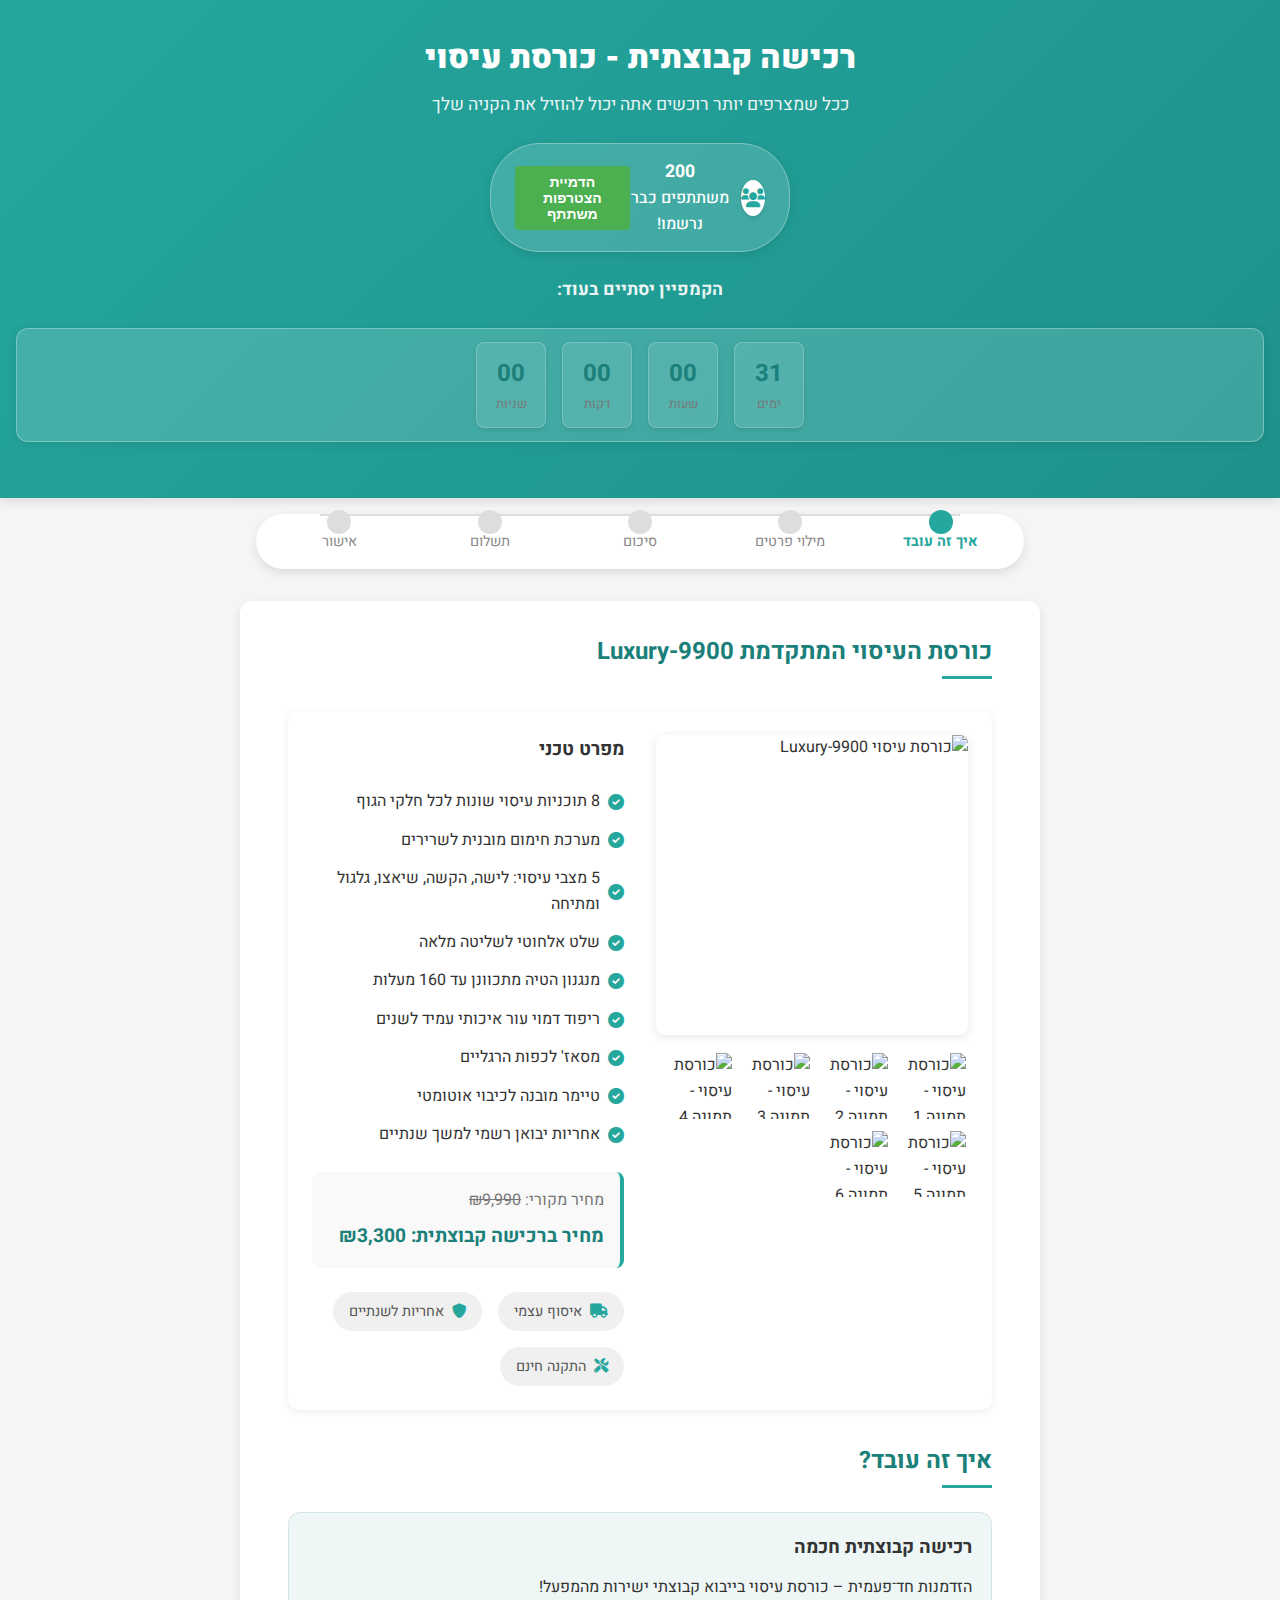
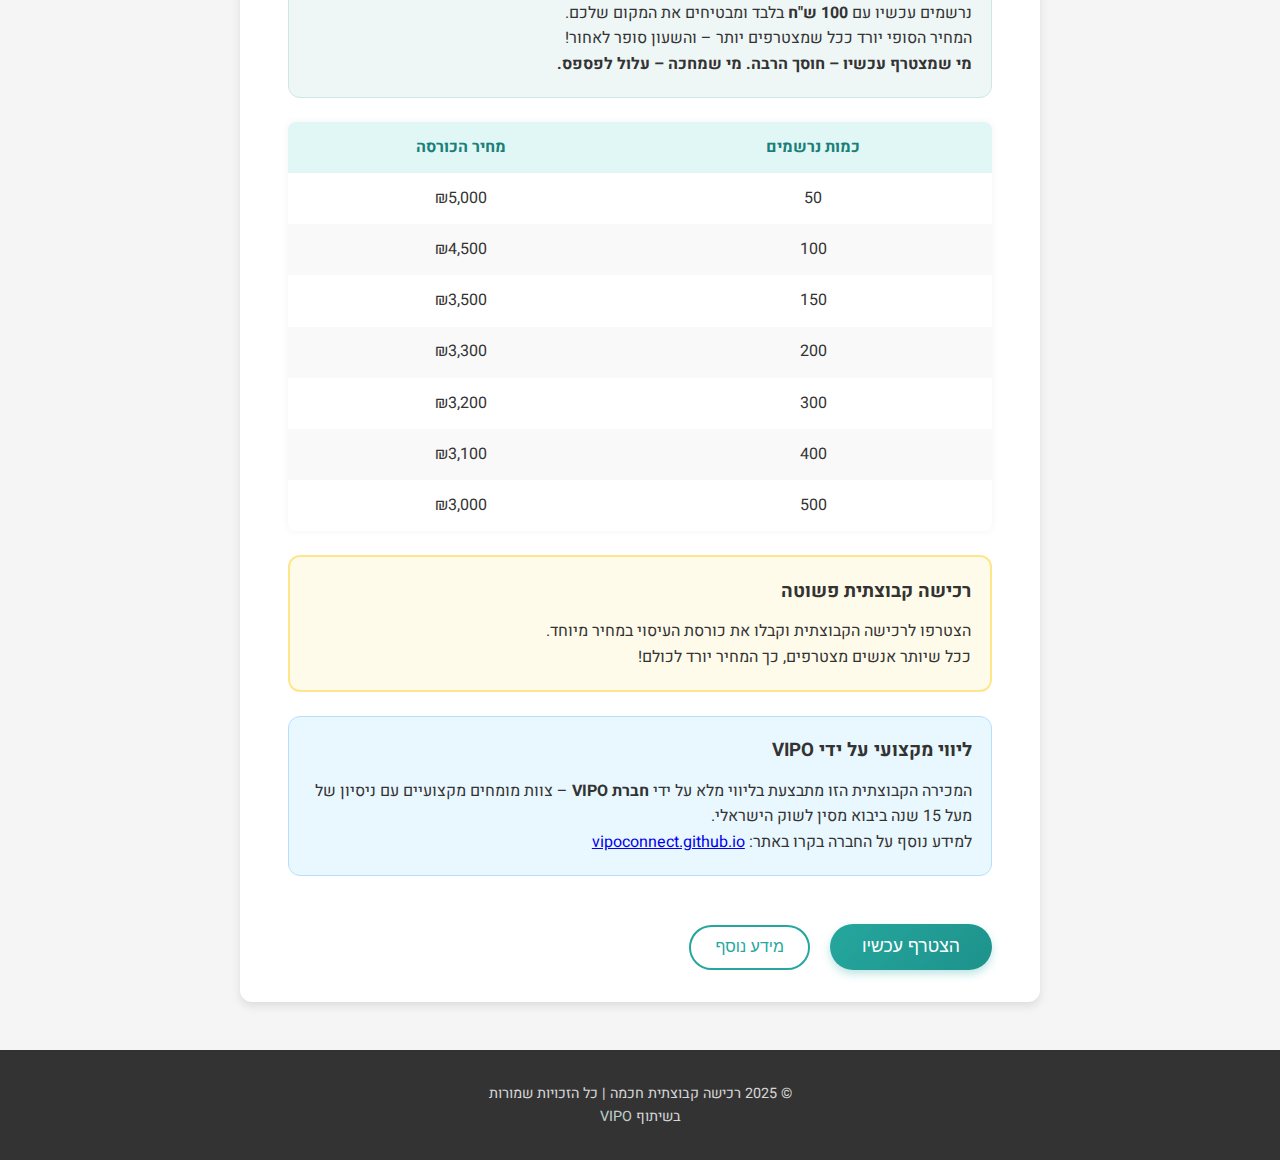
==== index.html @ 93af377b "Add files via upload" ====
<!DOCTYPE html>
<html lang="he" dir="rtl">
<head>
  <meta charset="UTF-8">
  <meta name="viewport" content="width=device-width, initial-scale=1.0">
  <title>רכישה קבוצתית חכמה - כורסת עיסוי</title>
  <link href="https://fonts.googleapis.com/css2?family=Heebo:wght@300;400;500;700;900&display=swap" rel="stylesheet">
  <link rel="stylesheet" href="https://cdnjs.cloudflare.com/ajax/libs/font-awesome/6.0.0-beta3/css/all.min.css">
  <link rel="stylesheet" href="style.css">
</head>
<body>
  <!-- אלמנט הודעה -->
  <div id="message" class="message"></div>
  
  <!-- כותרת ראשית -->
  <div class="header">
    <h1>רכישה קבוצתית - כורסת עיסוי</h1>
    <p>ככל שמצרפים יותר רוכשים אתה יכול להוזיל את הקניה שלך</p>
    <div class="participants-counter">
      <div class="counter-icon"><i class="fas fa-users"></i></div>
      <div class="counter-text">
        <span id="participants-count">125</span> משתתפים כבר נרשמו!
      </div>
      <button onclick="addNewParticipant()" class="simulate-btn">הדמיית הצטרפות משתתף</button>
    </div>
    
    <div class="countdown-container">
      <p><strong>הקמפיין יסתיים בעוד:</strong></p>
      <div class="timer header-timer">
        <div class="timer-item">
          <span id="header-days" class="timer-value">31</span>
          <span class="timer-label">ימים</span>
        </div>
        <div class="timer-item">
          <span id="header-hours" class="timer-value">00</span>
          <span class="timer-label">שעות</span>
        </div>
        <div class="timer-item">
          <span id="header-minutes" class="timer-value">00</span>
          <span class="timer-label">דקות</span>
        </div>
        <div class="timer-item">
          <span id="header-seconds" class="timer-value">00</span>
          <span class="timer-label">שניות</span>
        </div>
      </div>
    </div>
  </div>

  <!-- סרגל התקדמות -->
  <div class="progress-container">
    <div class="progress-bar">
      <div class="progress-step active" data-step="1">
        <span>איך זה עובד</span>
      </div>
      <div class="progress-step" data-step="2">
        <span>מילוי פרטים</span>
      </div>
      <div class="progress-step" data-step="3">
        <span>סיכום</span>
      </div>
      <div class="progress-step" data-step="4">
        <span>תשלום</span>
      </div>
      <div class="progress-step" data-step="5">
        <span>אישור</span>
      </div>
    </div>
  </div>

  <!-- הודעת מערכת -->
  <div id="message" class="message"></div>

  <!-- שלב 1: איך זה עובד -->
  <div id="step1" class="step">
    <div class="container">
      <h2>כורסת העיסוי המתקדמת Luxury-9900</h2>
      
      <div class="product-showcase">
        <div class="product-images">
          <div class="main-image">
            <img src="https://raw.githubusercontent.com/VIPOCONNECT/4/refs/heads/main/images/1.webp" alt="כורסת עיסוי Luxury-9900" id="main-product-image">
          </div>
          <div class="thumbnail-images">
            <img src="https://raw.githubusercontent.com/VIPOCONNECT/4/refs/heads/main/images/1.webp" alt="כורסת עיסוי - תמונה 1" onclick="changeMainImage(this.src)">
            <img src="https://raw.githubusercontent.com/VIPOCONNECT/4/refs/heads/main/images/2.webp" alt="כורסת עיסוי - תמונה 2" onclick="changeMainImage(this.src)">
            <img src="https://raw.githubusercontent.com/VIPOCONNECT/4/refs/heads/main/images/3.webp" alt="כורסת עיסוי - תמונה 3" onclick="changeMainImage(this.src)">
            <img src="https://raw.githubusercontent.com/VIPOCONNECT/4/refs/heads/main/images/4.webp" alt="כורסת עיסוי - תמונה 4" onclick="changeMainImage(this.src)">
            <img src="https://raw.githubusercontent.com/VIPOCONNECT/4/refs/heads/main/images/5.webp" alt="כורסת עיסוי - תמונה 5" onclick="changeMainImage(this.src)">
            <img src="https://raw.githubusercontent.com/VIPOCONNECT/4/refs/heads/main/images/6.webp" alt="כורסת עיסוי - תמונה 6" onclick="changeMainImage(this.src)">
          </div>
        </div>
        
        <div class="product-details">
          <h3>מפרט טכני</h3>
          <ul class="feature-list">
            <li><i class="fas fa-check-circle"></i> 8 תוכניות עיסוי שונות לכל חלקי הגוף</li>
            <li><i class="fas fa-check-circle"></i> מערכת חימום מובנית לשרירים</li>
            <li><i class="fas fa-check-circle"></i> 5 מצבי עיסוי: לישה, הקשה, שיאצו, גלגול ומתיחה</li>
            <li><i class="fas fa-check-circle"></i> שלט אלחוטי לשליטה מלאה</li>
            <li><i class="fas fa-check-circle"></i> מנגנון הטיה מתכוונן עד 160 מעלות</li>
            <li><i class="fas fa-check-circle"></i> ריפוד דמוי עור איכותי עמיד לשנים</li>
            <li><i class="fas fa-check-circle"></i> מסאז' לכפות הרגליים</li>
            <li><i class="fas fa-check-circle"></i> טיימר מובנה לכיבוי אוטומטי</li>
            <li><i class="fas fa-check-circle"></i> אחריות יבואן רשמי למשך שנתיים</li>
          </ul>
          
          <div class="price-tag">
            <div class="original-price">מחיר מקורי: <span>₪9,990</span></div>
            <div class="group-price">מחיר ברכישה קבוצתית: <span id="current-group-price">החל מ-₪3,000</span></div>
          </div>
          
          <div class="product-badges">
            <div class="badge"><i class="fas fa-truck"></i> איסוף עצמי</div>
            <div class="badge"><i class="fas fa-shield-alt"></i> אחריות לשנתיים</div>
            <div class="badge"><i class="fas fa-tools"></i> התקנה חינם</div>
          </div>
        </div>
      </div>
      
      <h2>איך זה עובד?</h2>
      
      <div class="info-box primary-box">
        <h3>רכישה קבוצתית חכמה</h3>
        <p>הזדמנות חד־פעמית – כורסת עיסוי בייבוא קבוצתי ישירות מהמפעל!</p>
        <p>נרשמים עכשיו עם <strong>100 ש"ח</strong> בלבד ומבטיחים את המקום שלכם.</p>
        <p>המחיר הסופי יורד ככל שמצטרפים יותר – והשעון סופר לאחור!</p>
        <p><strong>מי שמצטרף עכשיו – חוסך הרבה. מי שמחכה – עלול לפספס.</strong></p>
      </div>
      
      <table>
        <thead>
          <tr>
            <th>כמות נרשמים</th>
            <th>מחיר הכורסה</th>
          </tr>
        </thead>
        <tbody>
          <tr>
            <td>50</td>
            <td>₪5,000</td>
          </tr>
          <tr>
            <td>100</td>
            <td>₪4,500</td>
          </tr>
          <tr>
            <td>150</td>
            <td>₪3,500</td>
          </tr>
          <tr>
            <td>200</td>
            <td>₪3,300</td>
          </tr>
          <tr>
            <td>300</td>
            <td>₪3,200</td>
          </tr>
          <tr>
            <td>400</td>
            <td>₪3,100</td>
          </tr>
          <tr>
            <td>500</td>
            <td>₪3,000</td>
          </tr>
        </tbody>
      </table>
      
      <div class="info-box highlight-box">
        <h3>רכישה קבוצתית פשוטה</h3>
        <p>הצטרפו לרכישה הקבוצתית וקבלו את כורסת העיסוי במחיר מיוחד.</p>
        <p>ככל שיותר אנשים מצטרפים, כך המחיר יורד לכולם!</p>
      </div>
      
      <div class="info-box vipo-box">
        <h3>ליווי מקצועי על ידי VIPO</h3>
        <p>המכירה הקבוצתית הזו מתבצעת בליווי מלא על ידי <strong>חברת VIPO</strong> – צוות מומחים מקצועיים עם ניסיון של מעל 15 שנה ביבוא מסין לשוק הישראלי.</p>
        <p>למידע נוסף על החברה בקרו באתר: <a href="https://vipoconnect.github.io/6/#" target="_blank">vipoconnect.github.io</a></p>
      </div>
      
      <button class="cta" id="join-now-btn" onclick="showStep(2)">הצטרף עכשיו</button>
      <button id="info-button" class="secondary-btn">מידע נוסף</button>
    </div>
  </div>

  <!-- שלב 2: מילוי פרטים -->
  <div id="step2" class="step">
    <div class="container">
      <h2>מילוי פרטים אישיים</h2>
      
      <div class="participants-counter step-counter">
        <div class="counter-icon"><i class="fas fa-users"></i></div>
        <div class="counter-text">
          <span id="participants-count-step2">125</span> משתתפים כבר נרשמו!
        </div>
        <button onclick="addNewParticipant()" class="simulate-btn">הדמיית הצטרפות משתתף</button>
      </div>
      
      <form id="user-details-form" class="details-form" onsubmit="return false;">
        <div class="form-group">
          <label for="first-name">שם פרטי *</label>
          <input type="text" id="first-name" name="first-name" required>
        </div>
        
        <div class="form-group">
          <label for="last-name">שם משפחה *</label>
          <input type="text" id="last-name" name="last-name" required>
        </div>
        
        <div class="form-group">
          <label for="phone">טלפון *</label>
          <input type="tel" id="phone" name="phone" required>
        </div>
        
        <div class="form-group">
          <label for="email">דוא"ל *</label>
          <input type="email" id="email" name="email" required>
        </div>
        
        <div class="form-group">
          <label for="city">עיר *</label>
          <input type="text" id="city" name="city" required>
        </div>
        
        <div class="form-group">
          <label for="street">רחוב *</label>
          <input type="text" id="street" name="street" required>
        </div>
        
        <div class="form-group">
          <label for="house-number">מספר בית *</label>
          <input type="text" id="house-number" name="house-number" required>
        </div>
        
        <div class="form-group">
          <label>אופן קבלת המוצר *</label>
          <div class="radio-group">
            <label>
              <input type="radio" name="delivery-method" value="self-pickup" checked>
              איסוף עצמי
            </label>
            <label>
              <input type="radio" name="delivery-method" value="delivery">
              משלוח (בתוספת תשלום)
            </label>
          </div>
        </div>
        
        <div class="form-note">
          <p>* שדות חובה</p>
        </div>
        
        <button type="button" class="cta" id="submit-details-btn" onclick="submitUserDetails()">שלח פרטים והמשך</button>
      </form>

      <div class="info-box warning-box">
        <h3>המחיר הנוכחי של הכורסה:</h3>
        <p style="font-size:1.3rem;"><strong id="currentPrice">₪3,500</strong></p>
        <p>מחיר זה מבוסס על <span id="totalParticipants">100</span> משתתפים שכבר נרשמו. המחיר ימשיך לרדת ככל שיירשמו יותר משתתפים.</p>
      </div>


    </div>
  </div>

  <!-- שלב 3: סיכום -->
  <div id="step3" class="step">
    <div class="container">
      <h2>ההרשמה הסתיימה!</h2>
      
      <div class="participants-counter step-counter">
        <div class="counter-icon"><i class="fas fa-users"></i></div>
        <div class="counter-text">
          <span id="participants-count-step3">125</span> משתתפים כבר נרשמו!
        </div>
        <button onclick="addNewParticipant()" class="simulate-btn">הדמיית הצטרפות משתתף</button>
      </div>

      <div class="info-box warning-box">
        <h3>מחיר סופי נקבע לפי כמות המשתתפים</h3>
        <p>כמות סופית של משתתפים: <span id="summaryParticipants" class="highlight">200</span></p>
        <p>מחיר סופי: <strong id="summaryGroupPrice">₪3,250</strong></p>
      </div>

      <div class="info-box success-box">
        <p>שילמת בהרשמה: <strong id="summaryRegistrationFee">₪100</strong></p>
        <p><strong>יתרה לתשלום: <span id="summaryRemainingPayment" class="highlight">₪3,150</span></strong></p>
      </div>



      <button id="payment-proceed-btn" class="cta" onclick="showStep(4)">עבור לתשלום</button>
      <button class="secondary-btn" onclick="simulatePayment()">תשלום מיידי</button>
    </div>
  </div>

  <!-- שלב 4: תשלום -->
  <div id="step4" class="step">
    <div class="container">
      <h2>תשלום סופי</h2>
      <p>הגעת לשלב האחרון בתהליך – תשלום היתרה עבור הכורסה.</p>
      
      <div class="participants-counter step-counter">
        <div class="counter-icon"><i class="fas fa-users"></i></div>
        <div class="counter-text">
          <span id="participants-count-step4">125</span> משתתפים כבר נרשמו!
        </div>
        <button onclick="addNewParticipant()" class="simulate-btn">הדמיית הצטרפות משתתף</button>
      </div>

      <div class="info-box highlight-box">
        <p><strong>יתרה לתשלום:</strong> <span id="finalPayment" class="highlight">₪2,400</span></p>
      </div>

      <button id="payment-button" class="cta" onclick="simulatePayment()">לתשלום מאובטח</button>
    </div>
  </div>

  <!-- שלב 5: אישור -->
  <div id="step5" class="step">
    <div class="container">
      <h2>תודה על ההזמנה!</h2>
      <div class="info-box success-box">
        <p><i class="fas fa-check-circle" style="font-size: 3rem; color: #4CAF50; margin-bottom: 1rem;"></i></p>
        <p>התשלום התקבל בהצלחה.</p>
        <p>המשלוח ייצא במסגרת הייבוא הקבוצתי – נעדכן אותך בהמשך על זמני האספקה.</p>
        <p>פרטי ההזמנה נשלחו אליך למייל.</p>
        <p class="highlight">תודה שבחרת להצטרף לקניה החכמה!</p>
      </div>
    </div>
  </div>

  <!-- מודאל מידע נוסף -->
  <div id="info-modal" class="modal">
    <div class="modal-content">
      <button id="close-modal" class="close-modal">&times;</button>
      <h2>מידע נוסף על הרכישה הקבוצתית</h2>
      
      <h3>מפרט כורסת העיסוי</h3>
      <ul>
        <li>כורסת עיסוי מקצועית דגם Luxury-9900</li>
        <li>8 תוכניות עיסוי שונות</li>
        <li>מערכת חימום מובנית</li>
        <li>שלט אלחוטי לשליטה מלאה</li>
        <li>מנגנון הטיה מתכוונן</li>
        <li>ריפוד דמוי עור איכותי</li>
        <li>אחריות יבואן רשמי למשך שנתיים</li>
      </ul>
      
      <h3>שאלות נפוצות</h3>
      <p><strong>מתי מתבצע המשלוח?</strong><br>
      המשלוח מתבצע תוך 30-45 יום מסיום הקמפיין.</p>
      
      <p><strong>האם יש אפשרות לבטל את ההזמנה?</strong><br>
      ניתן לבטל את ההזמנה עד 14 יום מיום הרישום. דמי הרישום (100 ש"ח) אינם מוחזרים.</p>
      
      <p><strong>האם המחיר כולל הובלה והרכבה?</strong><br>
      כן, המחיר כולל הובלה לכל הארץ והרכבה בבית הלקוח.</p>
      
      <p><strong>מה קורה אם לא מגיעים למינימום משתתפים?</strong><br>
      במקרה כזה, תקבל החזר מלא כולל דמי הרישום.</p>
    </div>
  </div>

  <!-- פוטר -->
  <div class="footer">
    <p>© 2025 רכישה קבוצתית חכמה | כל הזכויות שמורות</p>
    <p>בשיתוף <a href="https://vipoconnect.github.io/6/#" target="_blank">VIPO</a></p>
  </div>

  <script src="script.js"></script>
</body>
</html>
---- style.css ----
/* עיצוב כללי */
@import url('https://fonts.googleapis.com/css2?family=Heebo:wght@300;400;500;700;900&display=swap');

:root {
  --primary-color: #25a79e;
  --primary-dark: #1b807a;
  --primary-light: #e0f7f5;
  --accent-color: #ff6b6b;
  --text-color: #333;
  --light-bg: #f5f5f5;
  --white: #fff;
  --shadow: 0 4px 10px rgba(0,0,0,0.1);
  --border-radius: 12px;
  --transition: all 0.3s ease;
}

* {
  box-sizing: border-box;
  margin: 0;
  padding: 0;
}

body {
  font-family: 'Heebo', sans-serif;
  background: var(--light-bg);
  color: var(--text-color);
  direction: rtl;
  line-height: 1.6;
}

.container {
  max-width: 800px;
  margin: 0 auto;
  padding: 0 1rem;
}

/* כותרת ראשית */
.header {
  background: linear-gradient(135deg, var(--primary-color), #1d928b);
  color: var(--white);
  text-align: center;
  padding: 2rem 1rem;
  margin-bottom: 2rem;
  box-shadow: var(--shadow);
}

.header h1 {
  font-size: 2rem;
  margin-bottom: 0.5rem;
  font-weight: 900;
}

.header p {
  font-size: 1.1rem;
  opacity: 0.9;
}

/* שעון משתתפים */
.participants-counter {
  display: flex;
  align-items: center;
  justify-content: center;
  background: rgba(255, 255, 255, 0.15);
  border-radius: 50px;
  padding: 0.7rem 1.5rem;
  margin: 1.5rem auto 0;
  max-width: 300px;
  box-shadow: 0 2px 10px rgba(0, 0, 0, 0.1);
  border: 1px solid rgba(255, 255, 255, 0.3);
}

/* שעון בכותרת הראשית */
.countdown-container {
  margin: 1.5rem auto 0;
  text-align: center;
  color: white;
}

.countdown-container p {
  margin-bottom: 0.5rem;
  font-size: 1.1rem;
}

.header-timer {
  background: rgba(255, 255, 255, 0.15);
  border-radius: 12px;
  padding: 0.8rem;
  display: inline-flex;
  box-shadow: 0 2px 10px rgba(0, 0, 0, 0.1);
  border: 1px solid rgba(255, 255, 255, 0.3);
}

.header-timer .timer-item {
  min-width: 70px;
  background: rgba(255, 255, 255, 0.1);
  border: 1px solid rgba(255, 255, 255, 0.2);
}

/* שעון משתתפים בתוך השלבים */
.step-counter {
  background: var(--primary-light);
  border: 1px solid var(--primary-color);
  margin: 1rem auto 1.5rem;
  box-shadow: 0 2px 5px rgba(0, 0, 0, 0.05);
}

.step-counter .counter-icon {
  background: var(--primary-color);
  color: var(--white);
}

.step-counter .counter-text {
  color: var(--primary-dark);
}

.step-counter #participants-count-step2,
.step-counter #participants-count-step3,
.step-counter #participants-count-step4 {
  color: var(--primary-dark);
  font-weight: 700;
}

.counter-icon {
  background: var(--white);
  color: var(--primary-color);
  width: 36px;
  height: 36px;
  border-radius: 50%;
  display: flex;
  align-items: center;
  justify-content: center;
  margin-left: 10px;
  font-size: 1.2rem;
  box-shadow: 0 2px 5px rgba(0, 0, 0, 0.1);
}

.counter-text {
  font-weight: 500;
  font-size: 1rem;
}

#participants-count {
  font-weight: 700;
  font-size: 1.1rem;
  color: var(--white);
  animation: pulse 2s infinite;
}

/* סרגל התקדמות */
.progress-container {
  max-width: 800px;
  margin: -1rem auto 2rem;
  padding: 0 1rem;
  position: relative;
  z-index: 10;
}

.progress-bar {
  display: flex;
  justify-content: space-between;
  background: var(--white);
  border-radius: 50px;
  padding: 0.5rem;
  box-shadow: var(--shadow);
}

.progress-step {
  flex: 1;
  text-align: center;
  position: relative;
  padding: 0.5rem 0;
  font-size: 0.9rem;
  color: #888;
  cursor: default;
}

.progress-step.active {
  color: var(--primary-color);
  font-weight: 700;
}

.progress-step.completed {
  color: var(--primary-dark);
}

.progress-step::before {
  content: '';
  position: absolute;
  width: 24px;
  height: 24px;
  background: #ddd;
  border-radius: 50%;
  top: -12px;
  left: 50%;
  transform: translateX(-50%);
  z-index: 2;
  transition: var(--transition);
}

.progress-step.active::before {
  background: var(--primary-color);
}

.progress-step.completed::before {
  background: var(--primary-dark);
}

.progress-bar::after {
  content: '';
  position: absolute;
  height: 2px;
  background: #ddd;
  top: 0;
  left: 10%;
  right: 10%;
  z-index: 1;
}

/* שלבים */
.step {
  display: none;
  max-width: 800px;
  margin: 2rem auto;
  background: var(--white);
  padding: 2rem;
  border-radius: var(--border-radius);
  box-shadow: var(--shadow);
  opacity: 0;
  transform: translateY(20px);
  transition: opacity 0.5s ease, transform 0.5s ease;
}

.step.active {
  display: block;
  opacity: 1;
  transform: translateY(0);
}

.step h2 {
  color: var(--primary-dark);
  margin-bottom: 1.5rem;
  position: relative;
  padding-bottom: 0.5rem;
}

.step h2::after {
  content: '';
  position: absolute;
  bottom: 0;
  right: 0;
  width: 50px;
  height: 3px;
  background: var(--primary-color);
}

/* כפתורים */
.cta {
  background: linear-gradient(135deg, var(--primary-color), #1d928b);
  color: var(--white);
  padding: 0.8rem 2rem;
  border: none;
  border-radius: 30px;
  font-size: 1.1rem;
  font-weight: 500;
  cursor: pointer;
  margin-top: 1.5rem;
  display: inline-block;
  text-decoration: none;
  box-shadow: 0 4px 8px rgba(37, 167, 158, 0.3);
  transition: var(--transition);
}

.cta:hover {
  transform: translateY(-3px);
  box-shadow: 0 6px 12px rgba(37, 167, 158, 0.4);
}

.cta:active {
  transform: translateY(0);
}

.secondary-btn {
  background: transparent;
  color: var(--primary-color);
  border: 2px solid var(--primary-color);
  padding: 0.7rem 1.5rem;
  border-radius: 30px;
  font-size: 1rem;
  cursor: pointer;
  margin-top: 1rem;
  margin-right: 1rem;
  transition: var(--transition);
}

.secondary-btn:hover {
  background: rgba(37, 167, 158, 0.1);
}

/* טבלאות */
table {
  width: 100%;
  border-collapse: collapse;
  margin: 1.5rem 0;
  border-radius: 8px;
  overflow: hidden;
  box-shadow: 0 0 8px rgba(0,0,0,0.05);
}

table th, table td {
  padding: 0.8rem;
  text-align: center;
}

table th {
  background: var(--primary-light);
  color: var(--primary-dark);
  font-weight: 700;
}

table tr:nth-child(even) {
  background: #f9f9f9;
}

table tr:hover {
  background: #f0f0f0;
}

/* תיבות מידע */
.info-box {
  padding: 1.2rem;
  border-radius: 12px;
  margin: 1.5rem 0;
  position: relative;
}

.info-box h3 {
  margin-top: 0;
  margin-bottom: 0.8rem;
}

.primary-box {
  background: #eef6f6;
  border: 1px solid #d0e6e6;
}

.success-box {
  background: #e8f5e9;
  border: 1px solid #a5d6a7;
}

.warning-box {
  background: #fff2e6;
  border: 2px solid #ffaf66;
}

.highlight-box {
  background: #fffbea;
  border: 2px solid #ffe58a;
}

.info-box.vipo-box {
  background: #e9f7ff;
  border: 1px solid #b6dfff;
}

/* טקסט מודגש */
.highlight {
  color: var(--primary-dark);
  font-weight: 700;
}

/* שדות קלט */
input[type="text"],
input[type="email"],
input[type="tel"] {
  width: 100%;
  padding: 0.8rem;
  border: 1px solid #ddd;
  border-radius: 8px;
  font-family: 'Heebo', sans-serif;
  font-size: 1rem;
  margin-bottom: 1rem;
}

input[type="text"]:focus,
input[type="email"]:focus,
input[type="tel"]:focus {
  outline: none;
  border-color: var(--primary-color);
  box-shadow: 0 0 0 2px rgba(37, 167, 158, 0.2);
}

/* כפתורי שיתוף */
.share-buttons {
  display: flex;
  gap: 0.5rem;
  margin-top: 1rem;
}

.share-btn {
  display: flex;
  align-items: center;
  justify-content: center;
  width: 40px;
  height: 40px;
  border-radius: 50%;
  color: white;
  cursor: pointer;
  transition: var(--transition);
}

.share-btn:hover {
  transform: translateY(-3px);
}

.whatsapp {
  background: #25D366;
}

.facebook {
  background: #3b5998;
}

.telegram {
  background: #0088cc;
}

.copy-link {
  background: #6c757d;
}

/* כפתור העתקת קישור */
.copy-container {
  position: relative;
  margin: 1rem 0;
}

.copy-btn {
  position: absolute;
  left: 10px;
  top: 50%;
  transform: translateY(-50%);
  background: var(--primary-color);
  color: white;
  border: none;
  border-radius: 4px;
  padding: 0.4rem 0.8rem;
  cursor: pointer;
  font-size: 0.9rem;
}

.copy-success {
  position: absolute;
  top: -30px;
  left: 50%;
  transform: translateX(-50%);
  background: rgba(0,0,0,0.8);
  color: white;
  padding: 0.3rem 0.8rem;
  border-radius: 4px;
  font-size: 0.8rem;
  opacity: 0;
  transition: opacity 0.3s;
}

.copy-success.show {
  opacity: 1;
}

/* גרף ויזואלי */
.graph-container {
  margin: 2rem 0;
  padding: 1rem;
  background: #f9f9f9;
  border-radius: 8px;
}

/* תצוגת מוצר */
.product-showcase {
  display: flex;
  flex-wrap: wrap;
  gap: 2rem;
  margin: 2rem 0;
  background: #fff;
  border-radius: var(--border-radius);
  padding: 1.5rem;
  box-shadow: 0 2px 8px rgba(0,0,0,0.08);
}

.product-images {
  flex: 1;
  min-width: 300px;
}

.main-image {
  width: 100%;
  height: 300px;
  overflow: hidden;
  border-radius: 8px;
  margin-bottom: 1rem;
  box-shadow: 0 2px 10px rgba(0,0,0,0.1);
}

.main-image img {
  width: 100%;
  height: 100%;
  object-fit: contain;
  transition: transform 0.3s ease;
}

.main-image img:hover {
  transform: scale(1.05);
}

.thumbnail-images {
  display: flex;
  gap: 0.5rem;
  flex-wrap: wrap;
}

.thumbnail-images img {
  width: 70px;
  height: 70px;
  object-fit: cover;
  border-radius: 5px;
  cursor: pointer;
  border: 2px solid transparent;
  transition: all 0.2s ease;
}

.thumbnail-images img:hover {
  border-color: var(--primary-color);
  transform: translateY(-3px);
}

.product-details {
  flex: 1;
  min-width: 300px;
}

.feature-list {
  list-style: none;
  padding: 0;
  margin: 1.5rem 0;
}

.feature-list li {
  margin-bottom: 0.8rem;
  display: flex;
  align-items: center;
}

.feature-list i {
  color: var(--primary-color);
  margin-left: 0.5rem;
}

.price-tag {
  background: #f9f9f9;
  padding: 1rem;
  border-radius: 8px;
  margin: 1.5rem 0;
  border-right: 4px solid var(--primary-color);
}

.original-price {
  color: #777;
  margin-bottom: 0.5rem;
}

.original-price span {
  text-decoration: line-through;
}

.group-price {
  font-size: 1.2rem;
  font-weight: 700;
  color: var(--primary-dark);
}

.product-badges {
  display: flex;
  flex-wrap: wrap;
  gap: 1rem;
  margin-top: 1.5rem;
}

.badge {
  background: #f0f0f0;
  padding: 0.5rem 1rem;
  border-radius: 30px;
  font-size: 0.9rem;
  display: flex;
  align-items: center;
  color: #555;
}

.badge i {
  margin-left: 0.5rem;
  color: var(--primary-color);
}

@media (max-width: 768px) {
  .product-showcase {
    flex-direction: column;
  }
  
  .main-image {
    height: 250px;
  }
  
  .thumbnail-images img {
    width: 60px;
    height: 60px;
  }
}

.graph-bar {
  height: 30px;
  background: linear-gradient(to right, var(--primary-light), var(--primary-color));
  border-radius: 4px;
  margin-bottom: 0.5rem;
  position: relative;
  overflow: hidden;
  transition: width 1s ease-in-out;
}

.graph-label {
  position: absolute;
  right: 10px;
  top: 50%;
  transform: translateY(-50%);
  color: var(--primary-dark);
  font-weight: 700;
  font-size: 0.9rem;
}

.graph-value {
  position: absolute;
  left: 10px;
  top: 50%;
  transform: translateY(-50%);
  color: var(--white);
  font-weight: 700;
  font-size: 0.9rem;
}

/* התאמה למובייל */
@media (max-width: 768px) {
  .header h1 {
    font-size: 1.5rem;
  }
  
  .step {
    padding: 1.5rem;
  }
  
  .progress-step {
    font-size: 0.7rem;
  }
  
  .progress-step::before {
    width: 18px;
    height: 18px;
    top: -9px;
  }
  
  table th, table td {
    padding: 0.5rem;
    font-size: 0.9rem;
  }
  
  .cta, .secondary-btn {
    width: 100%;
    text-align: center;
    margin-right: 0;
  }
  
  .share-buttons {
    justify-content: center;
  }
}

/* אנימציות */
@keyframes fadeIn {
  from {
    opacity: 0;
    transform: translateY(20px);
  }
  to {
    opacity: 1;
    transform: translateY(0);
  }
}

.fade-in {
  animation: fadeIn 0.5s ease forwards;
}

@keyframes pulse {
  0% {
    transform: scale(1);
  }
  50% {
    transform: scale(1.05);
  }
  100% {
    transform: scale(1);
  }
}

.pulse {
  animation: pulse 2s infinite;
}

/* טיימר */
.timer {
  display: flex;
  justify-content: center;
  gap: 1rem;
  margin: 1.5rem 0;
}

.timer-item {
  display: flex;
  flex-direction: column;
  align-items: center;
  background: var(--white);
  padding: 0.8rem;
  border-radius: 8px;
  box-shadow: 0 2px 5px rgba(0,0,0,0.1);
  min-width: 60px;
}

.timer-value {
  font-size: 1.5rem;
  font-weight: 700;
  color: var(--primary-dark);
}

.timer-label {
  font-size: 0.8rem;
  color: #777;
}

/* טופס מילוי פרטים */
.details-form {
  margin: 2rem 0;
  background: #f9f9f9;
  padding: 1.5rem;
  border-radius: var(--border-radius);
  border: 1px solid #eee;
}

.form-group {
  margin-bottom: 1.2rem;
}

.form-group label {
  display: block;
  margin-bottom: 0.5rem;
  font-weight: 500;
  color: var(--primary-dark);
}

.form-group input[type="text"],
.form-group input[type="tel"],
.form-group input[type="email"] {
  width: 100%;
  padding: 0.8rem;
  border: 1px solid #ddd;
  border-radius: 8px;
  font-family: 'Heebo', sans-serif;
  font-size: 1rem;
  transition: var(--transition);
}

.form-group input:focus {
  outline: none;
  border-color: var(--primary-color);
  box-shadow: 0 0 0 2px rgba(37, 167, 158, 0.2);
}

.form-group input.error {
  border-color: var(--accent-color);
  background-color: rgba(255, 107, 107, 0.05);
}

.message {
  position: fixed;
  top: 20px;
  left: 50%;
  transform: translateX(-50%);
  padding: 12px 20px;
  background-color: rgba(37, 167, 158, 0.1);
  border: 1px solid var(--primary-color);
  border-radius: 4px;
  color: var(--primary-color);
  font-weight: 500;
  text-align: center;
  z-index: 1000;
  opacity: 0;
  visibility: hidden;
  transition: opacity 0.3s, visibility 0.3s;
  max-width: 90%;
}

.message.show {
  opacity: 1;
  visibility: visible;
}

.message.error {
  background-color: rgba(255, 107, 107, 0.1);
  border-color: var(--accent-color);
  color: #d32f2f;
}

.radio-group {
  display: flex;
  gap: 1.5rem;
  margin-top: 0.5rem;
}

.radio-group label {
  display: flex;
  align-items: center;
  font-weight: normal;
  cursor: pointer;
}

.radio-group input[type="radio"] {
  margin-left: 0.5rem;
}

.form-note {
  margin-top: 1.5rem;
  font-size: 0.9rem;
  color: #777;
}

#submit-details-btn {
  margin-top: 1rem;
  width: 100%;
}

/* לוגו */
.logo {
  max-width: 150px;
  margin: 0 auto 1rem;
  display: block;
}

/* פוטר */
.footer {
  text-align: center;
  padding: 2rem 1rem;
  background: #333;
  color: white;
  margin-top: 3rem;
}

.footer p {
  opacity: 0.8;
  font-size: 0.9rem;
}

.footer a {
  color: var(--primary-light);
  text-decoration: none;
}

/* מודאל */
.modal {
  display: none;
  position: fixed;
  top: 0;
  left: 0;
  right: 0;
  bottom: 0;
  background: rgba(0,0,0,0.5);
  z-index: 100;
  justify-content: center;
  align-items: center;
}

.modal-content {
  background: var(--white);
  border-radius: var(--border-radius);
  padding: 2rem;
  max-width: 500px;
  width: 90%;
  max-height: 90vh;
  overflow-y: auto;
  position: relative;
  box-shadow: 0 5px 15px rgba(0,0,0,0.3);
}

.close-modal {
  position: absolute;
  top: 10px;
  left: 10px;
  font-size: 1.5rem;
  background: none;
  border: none;
  cursor: pointer;
  color: #777;
}

.modal.active {
  display: flex;
}

/* סגנון כפתור הדמיית הצטרפות משתמש */
.simulate-btn {
  background-color: #4CAF50;
  color: white;
  border: none;
  border-radius: 4px;
  padding: 8px 12px;
  margin: 10px auto;
  cursor: pointer;
  font-size: 14px;
  font-weight: bold;
  transition: background-color 0.3s;
  display: block;
  text-align: center;
  width: auto;
  max-width: 100%;
}

.simulate-btn:hover {
  background-color: #45a049;
}

.simulate-btn:active {
  background-color: #3e8e41;
  transform: scale(0.98);
}

/* התאמה למובייל */
@media (max-width: 768px) {
  .simulate-btn {
    width: 90%;
    margin: 10px auto;
    font-size: 12px;
    padding: 6px 10px;
  }
  
  .participants-counter {
    flex-direction: column;
    align-items: center;
  }
}
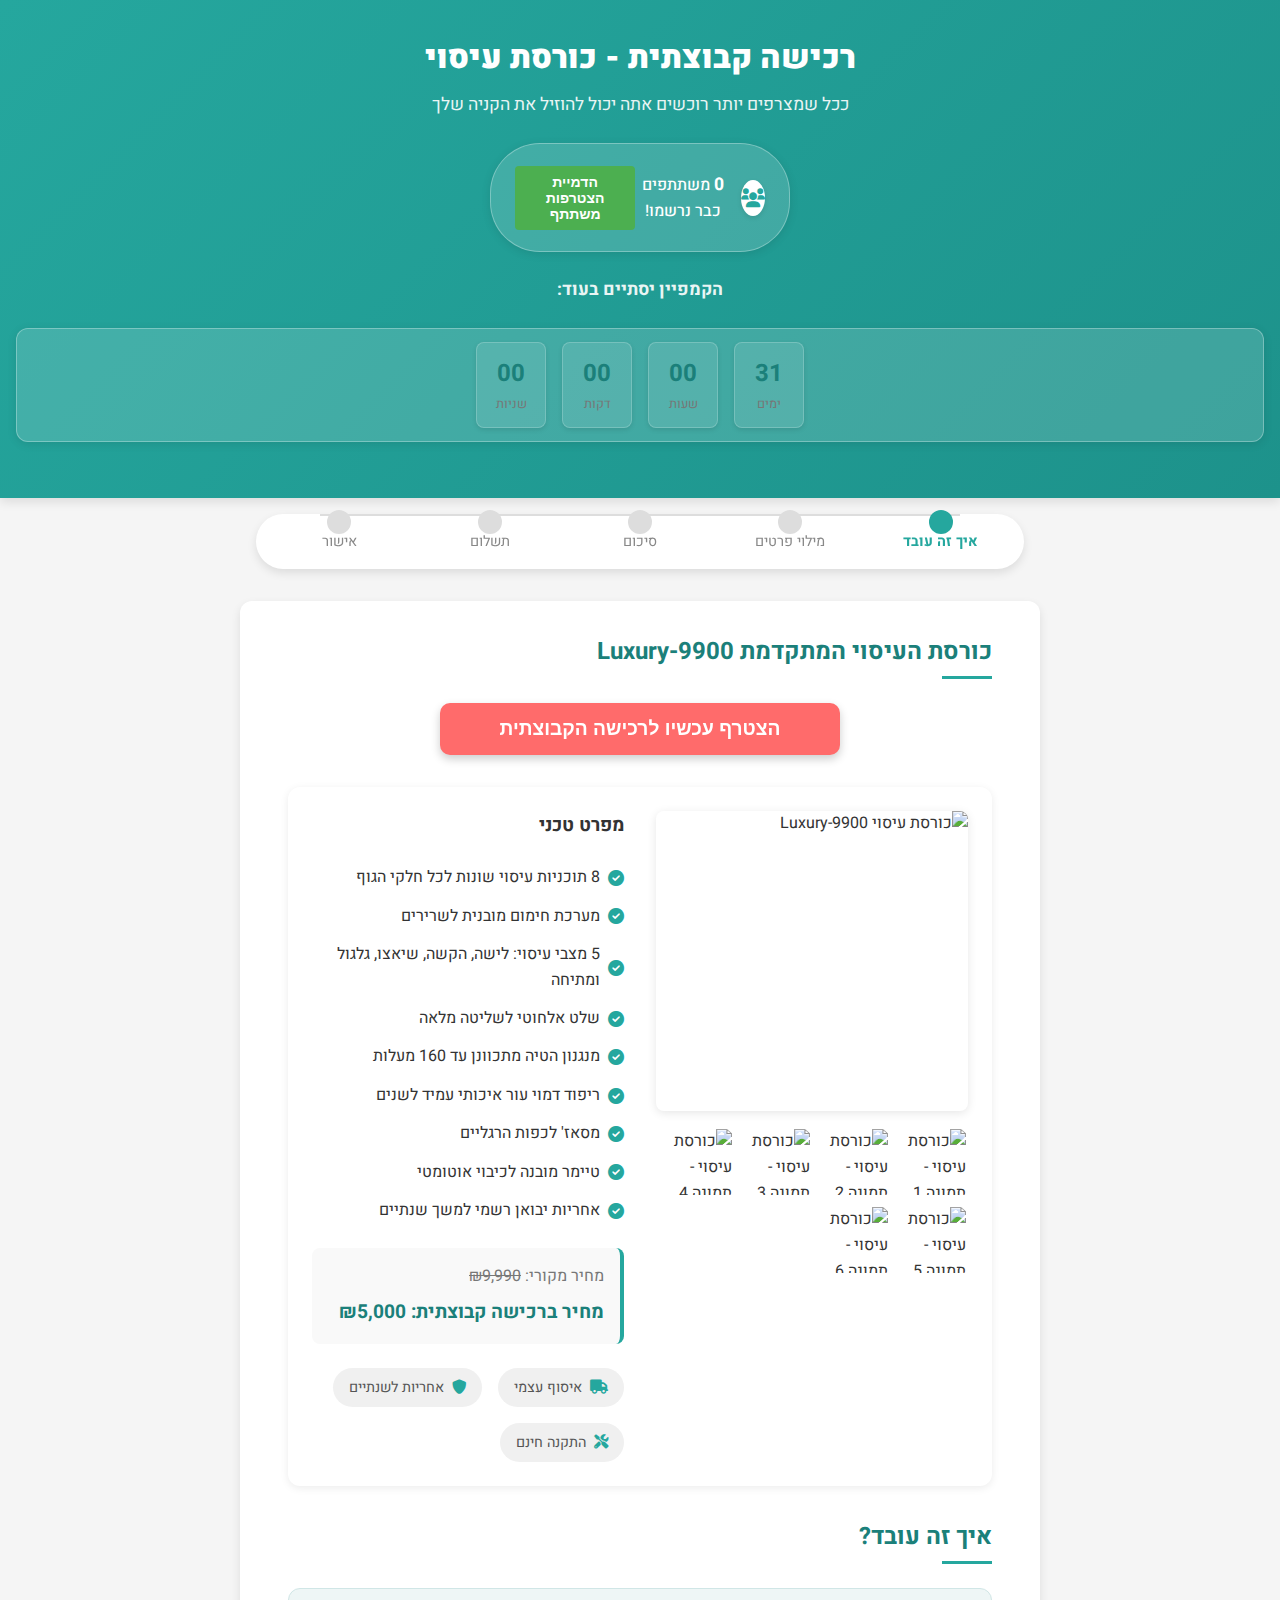
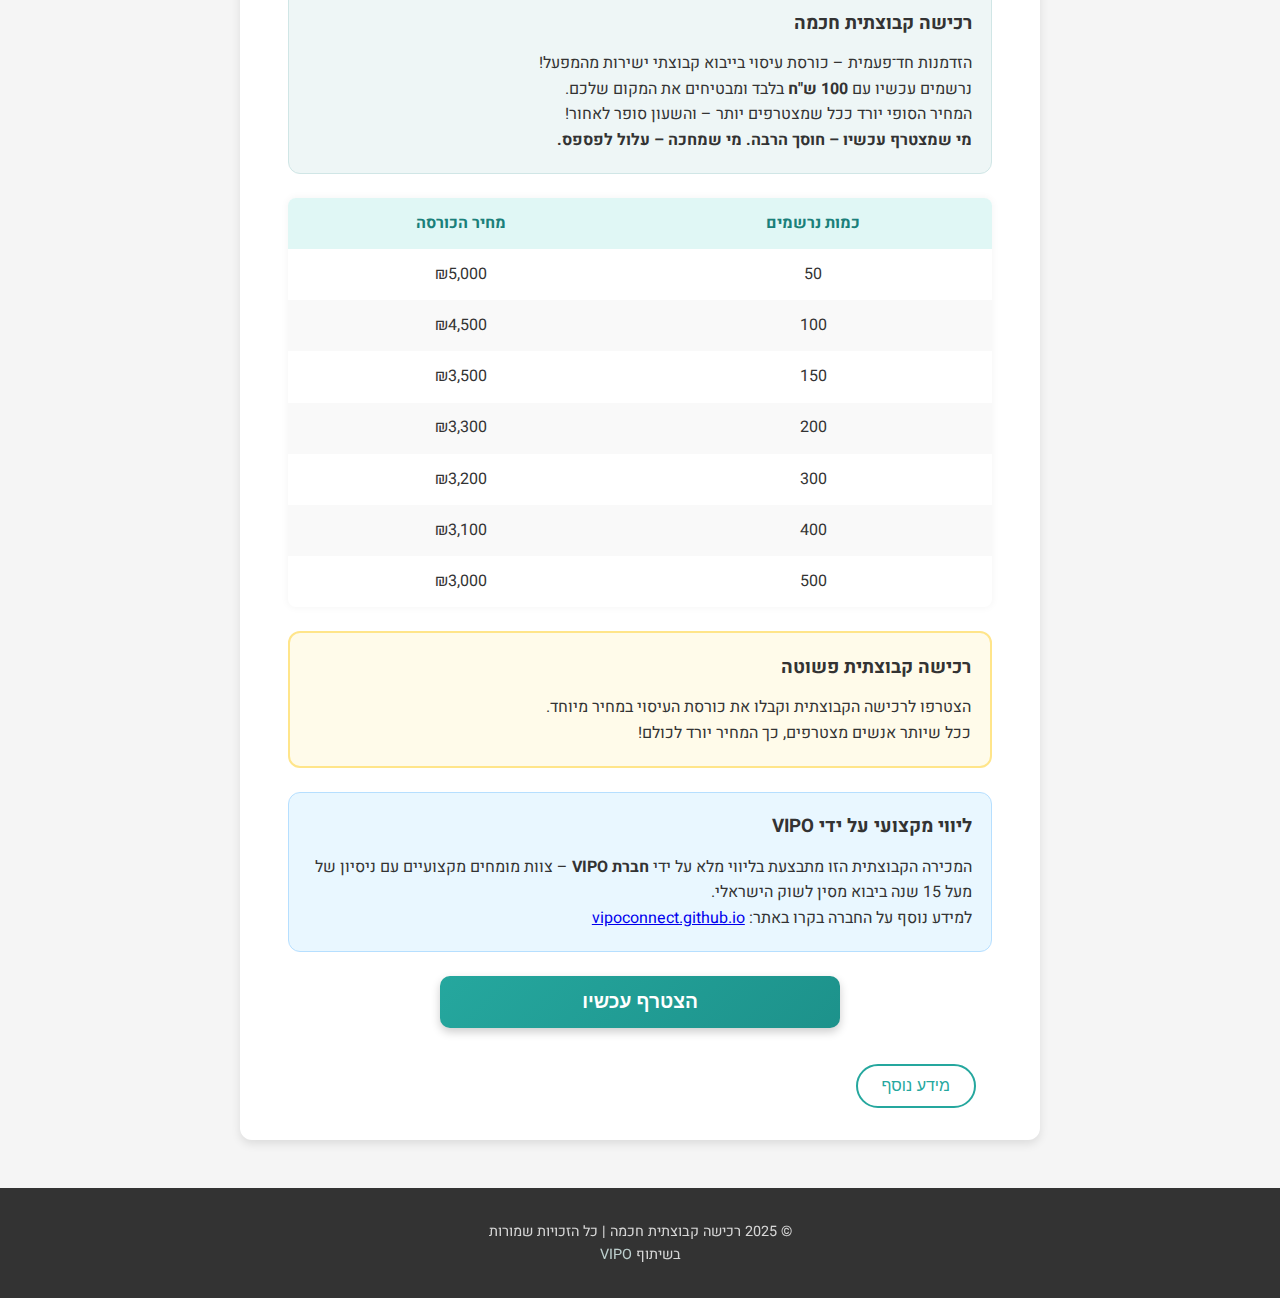
==== commit 8a239cfe: "Add files via upload" ====
--- a/index.html
+++ b/index.html
@@ -76,6 +76,8 @@
     <div class="container">
       <h2>כורסת העיסוי המתקדמת Luxury-9900</h2>
       
+      <button onclick="showStep(2)" style="background-color: #ff6b6b; color: white; font-size: 1.2rem; padding: 15px; margin: 20px auto; display: block; width: 90%; max-width: 400px; border-radius: 10px; border: none; font-weight: bold; box-shadow: 0 4px 10px rgba(0,0,0,0.2); position: sticky; top: 10px; z-index: 1000;">הצטרף עכשיו לרכישה הקבוצתית</button>
+      
       <div class="product-showcase">
         <div class="product-images">
           <div class="main-image">
@@ -179,7 +181,7 @@
         <p>למידע נוסף על החברה בקרו באתר: <a href="https://vipoconnect.github.io/6/#" target="_blank">vipoconnect.github.io</a></p>
       </div>
       
-      <button class="cta" id="join-now-btn" onclick="showStep(2)">הצטרף עכשיו</button>
+      <button class="cta" id="join-now-btn" onclick="showStep(2)" style="background-color: #ff6b6b; color: white; font-size: 1.2rem; padding: 15px; margin: 20px auto; display: block; width: 90%; max-width: 400px; border-radius: 10px; border: none; font-weight: bold; box-shadow: 0 4px 10px rgba(0,0,0,0.2);">הצטרף עכשיו</button>
       <button id="info-button" class="secondary-btn">מידע נוסף</button>
     </div>
   </div>
@@ -251,7 +253,7 @@
           <p>* שדות חובה</p>
         </div>
         
-        <button type="button" class="cta" id="submit-details-btn" onclick="submitUserDetails()">שלח פרטים והמשך</button>
+        <button type="button" class="cta" id="submit-details-btn">שלח פרטים והמשך</button>
       </form>
 
       <div class="info-box warning-box">
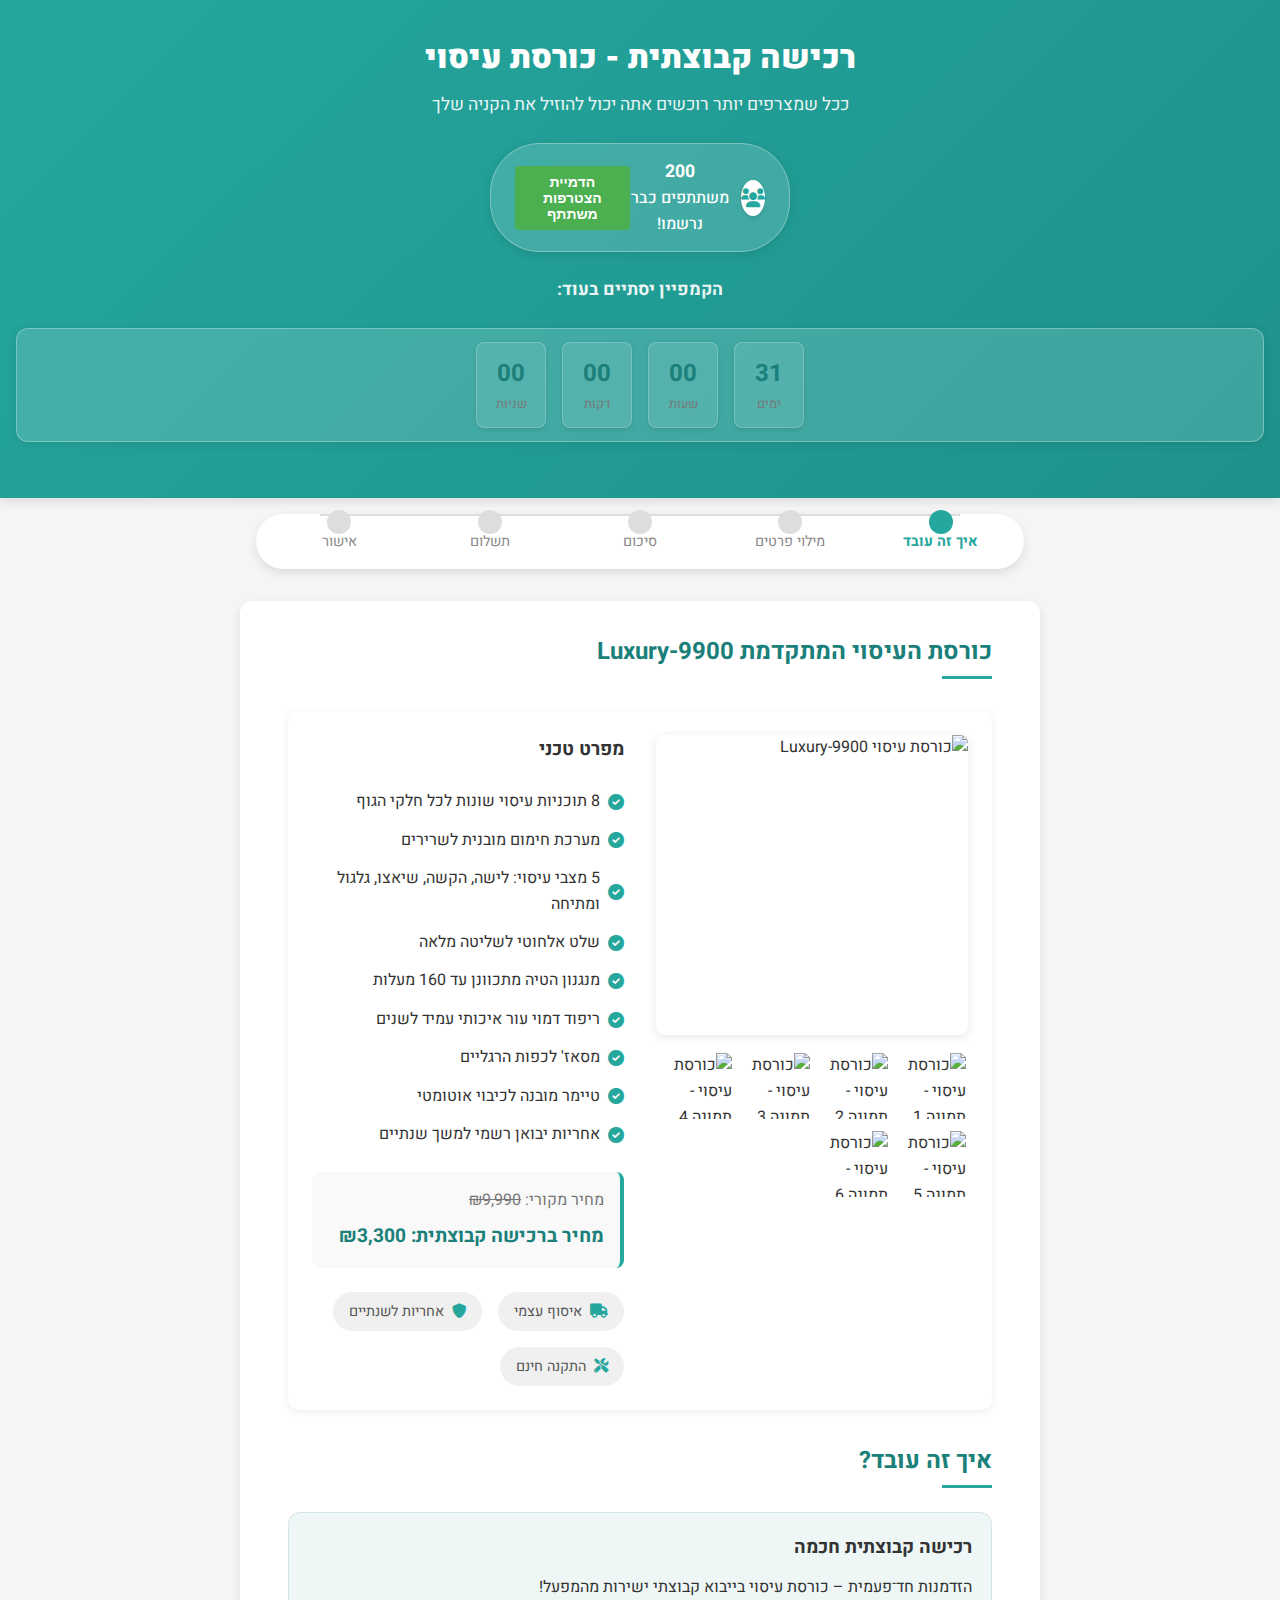
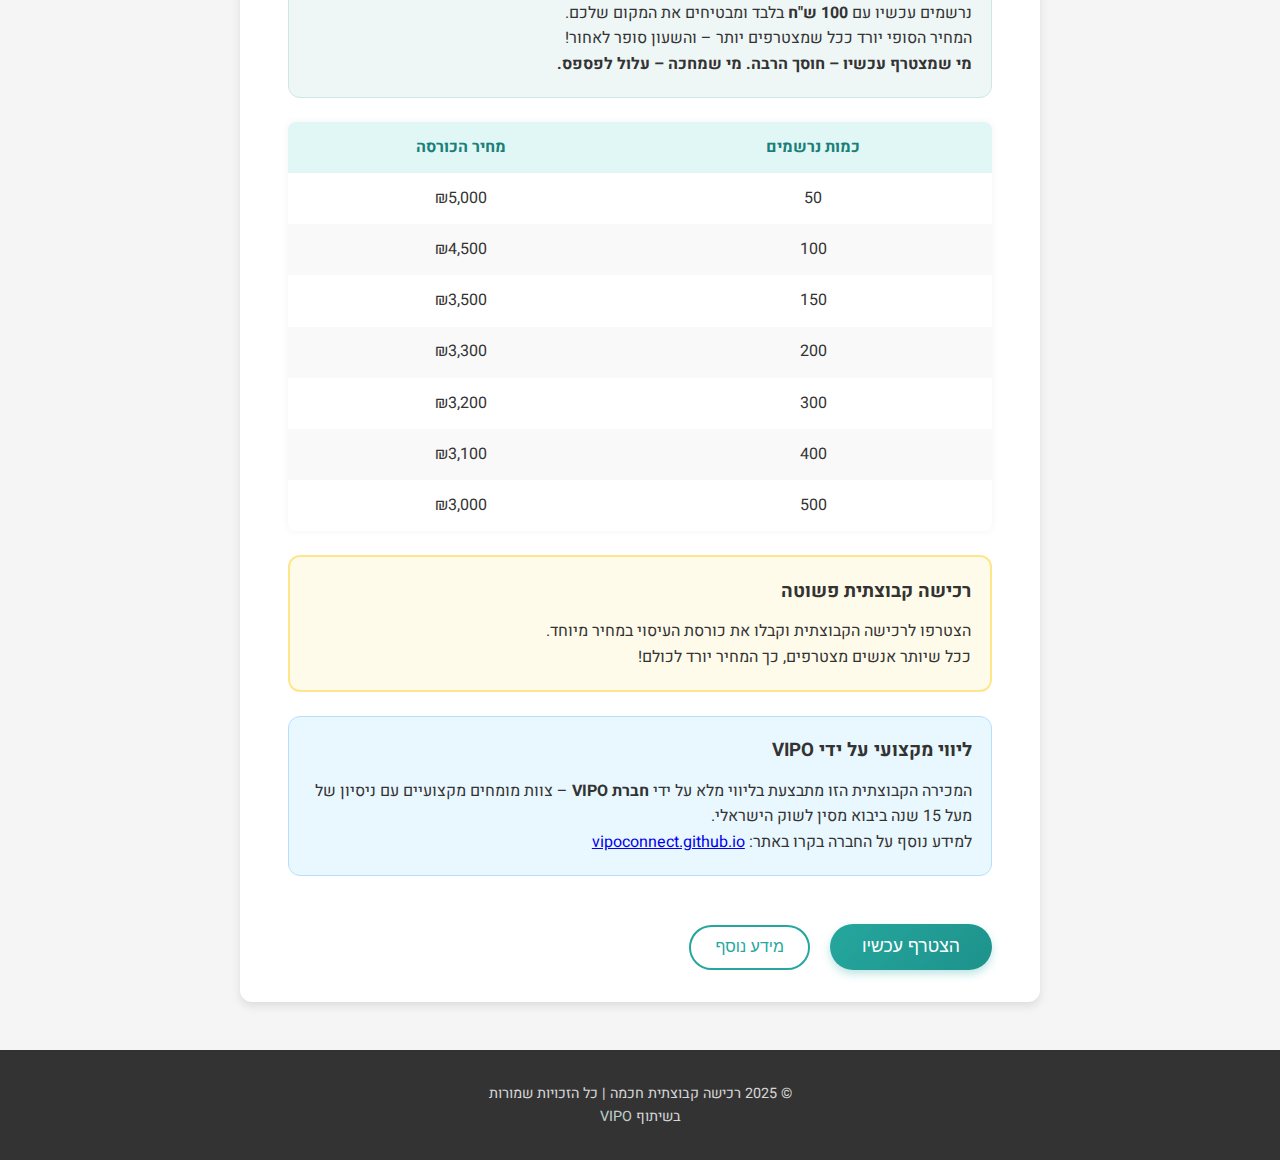
==== commit fee3aaaf: "Add files via upload" ====
--- a/index.html
+++ b/index.html
@@ -76,8 +76,6 @@
     <div class="container">
       <h2>כורסת העיסוי המתקדמת Luxury-9900</h2>
       
-      <button onclick="showStep(2)" style="background-color: #ff6b6b; color: white; font-size: 1.2rem; padding: 15px; margin: 20px auto; display: block; width: 90%; max-width: 400px; border-radius: 10px; border: none; font-weight: bold; box-shadow: 0 4px 10px rgba(0,0,0,0.2); position: sticky; top: 10px; z-index: 1000;">הצטרף עכשיו לרכישה הקבוצתית</button>
-      
       <div class="product-showcase">
         <div class="product-images">
           <div class="main-image">
@@ -181,7 +179,7 @@
         <p>למידע נוסף על החברה בקרו באתר: <a href="https://vipoconnect.github.io/6/#" target="_blank">vipoconnect.github.io</a></p>
       </div>
       
-      <button class="cta" id="join-now-btn" onclick="showStep(2)" style="background-color: #ff6b6b; color: white; font-size: 1.2rem; padding: 15px; margin: 20px auto; display: block; width: 90%; max-width: 400px; border-radius: 10px; border: none; font-weight: bold; box-shadow: 0 4px 10px rgba(0,0,0,0.2);">הצטרף עכשיו</button>
+      <button class="cta" id="join-now-btn" onclick="showStep(2)">הצטרף עכשיו</button>
       <button id="info-button" class="secondary-btn">מידע נוסף</button>
     </div>
   </div>
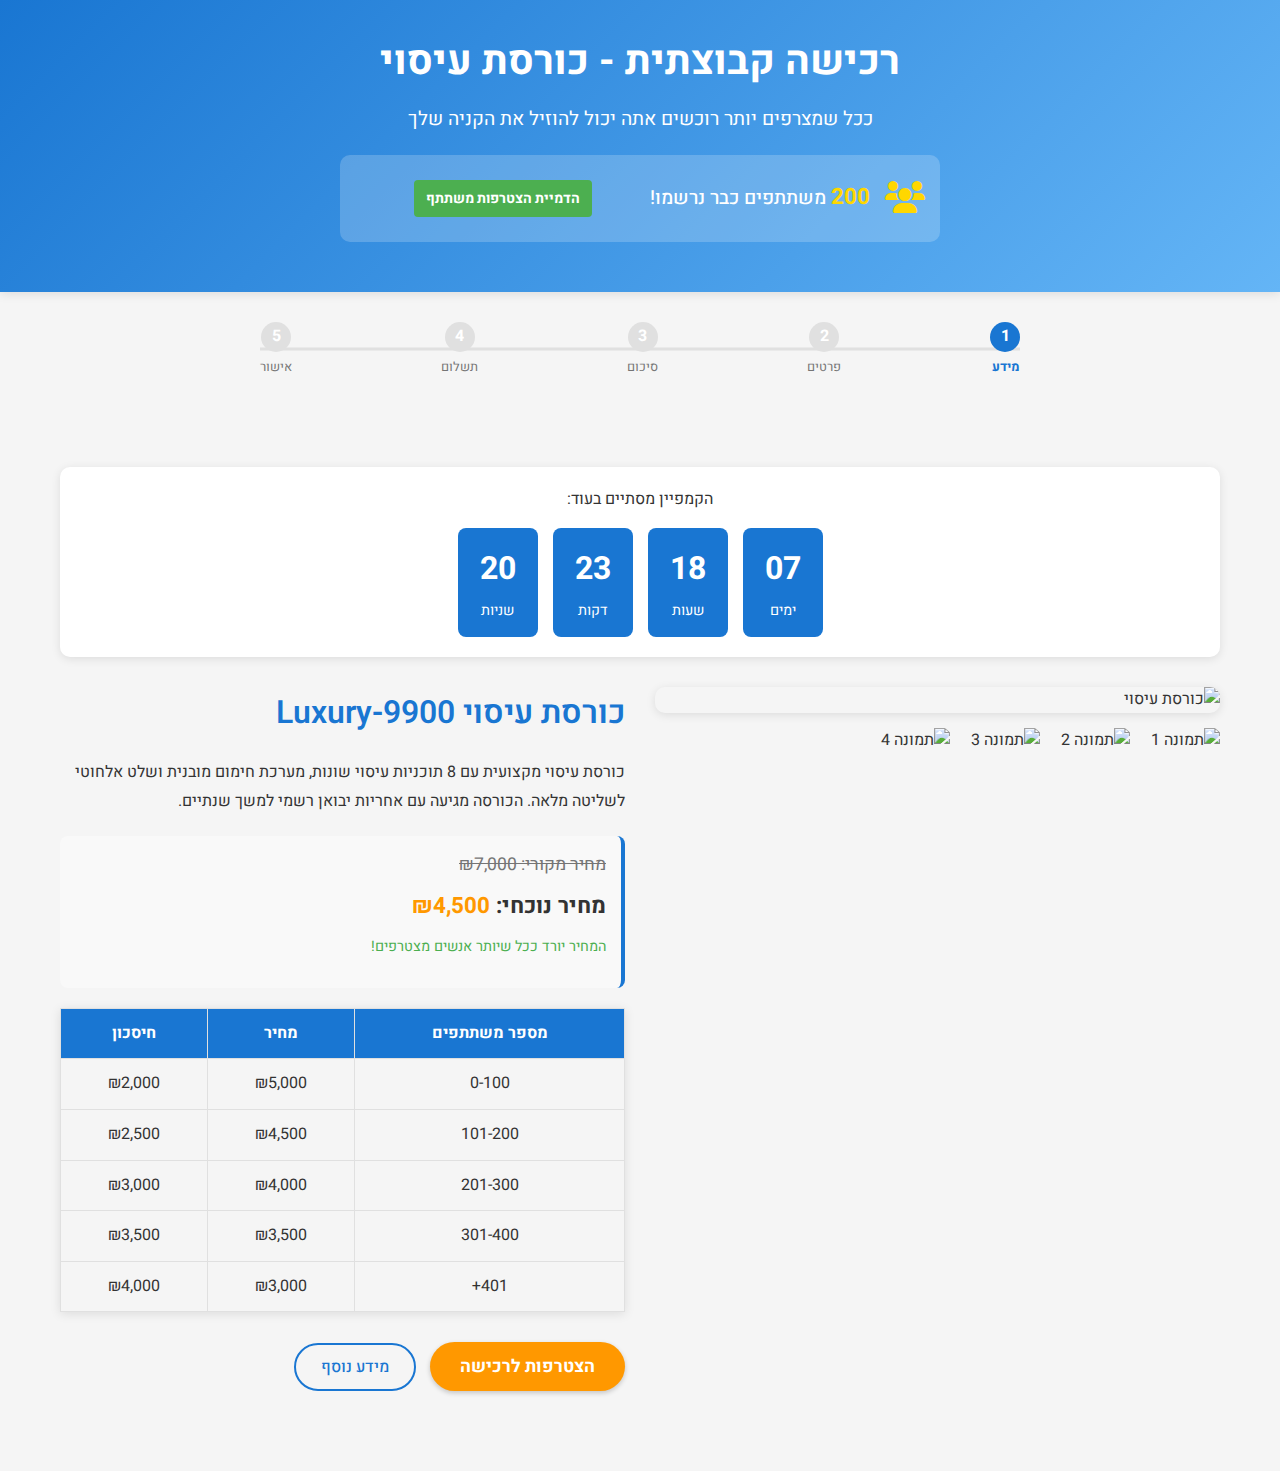
==== commit 8e0e4f30: "Add files via upload" ====
--- a/index.html
+++ b/index.html
@@ -2,7 +2,9 @@
 <html lang="he" dir="rtl">
 <head>
   <meta charset="UTF-8">
-  <meta name="viewport" content="width=device-width, initial-scale=1.0">
+  <meta name="viewport" content="width=device-width, initial-scale=1.0, maximum-scale=1.0, user-scalable=no">
+  <meta name="apple-mobile-web-app-capable" content="yes">
+  <meta name="mobile-web-app-capable" content="yes">
   <title>רכישה קבוצתית חכמה - כורסת עיסוי</title>
   <link href="https://fonts.googleapis.com/css2?family=Heebo:wght@300;400;500;700;900&display=swap" rel="stylesheet">
   <link rel="stylesheet" href="https://cdnjs.cloudflare.com/ajax/libs/font-awesome/6.0.0-beta3/css/all.min.css">
@@ -23,167 +25,137 @@
       </div>
       <button onclick="addNewParticipant()" class="simulate-btn">הדמיית הצטרפות משתתף</button>
     </div>
-    
-    <div class="countdown-container">
-      <p><strong>הקמפיין יסתיים בעוד:</strong></p>
-      <div class="timer header-timer">
-        <div class="timer-item">
-          <span id="header-days" class="timer-value">31</span>
-          <span class="timer-label">ימים</span>
-        </div>
-        <div class="timer-item">
-          <span id="header-hours" class="timer-value">00</span>
-          <span class="timer-label">שעות</span>
-        </div>
-        <div class="timer-item">
-          <span id="header-minutes" class="timer-value">00</span>
-          <span class="timer-label">דקות</span>
-        </div>
-        <div class="timer-item">
-          <span id="header-seconds" class="timer-value">00</span>
-          <span class="timer-label">שניות</span>
-        </div>
-      </div>
-    </div>
-  </div>
-
+  </div>
+  
   <!-- סרגל התקדמות -->
   <div class="progress-container">
     <div class="progress-bar">
-      <div class="progress-step active" data-step="1">
-        <span>איך זה עובד</span>
+      <div class="progress-step" data-step="1">
+        <div class="step-number">1</div>
+        <div class="step-label">מידע</div>
       </div>
       <div class="progress-step" data-step="2">
-        <span>מילוי פרטים</span>
+        <div class="step-number">2</div>
+        <div class="step-label">פרטים</div>
       </div>
       <div class="progress-step" data-step="3">
-        <span>סיכום</span>
+        <div class="step-number">3</div>
+        <div class="step-label">סיכום</div>
       </div>
       <div class="progress-step" data-step="4">
-        <span>תשלום</span>
+        <div class="step-number">4</div>
+        <div class="step-label">תשלום</div>
       </div>
       <div class="progress-step" data-step="5">
-        <span>אישור</span>
-      </div>
-    </div>
-  </div>
-
-  <!-- הודעת מערכת -->
-  <div id="message" class="message"></div>
-
-  <!-- שלב 1: איך זה עובד -->
+        <div class="step-number">5</div>
+        <div class="step-label">אישור</div>
+      </div>
+    </div>
+  </div>
+  
+  <!-- שלב 1: מידע כללי -->
   <div id="step1" class="step">
     <div class="container">
-      <h2>כורסת העיסוי המתקדמת Luxury-9900</h2>
-      
-      <div class="product-showcase">
-        <div class="product-images">
+      <div class="countdown-container">
+        <p>הקמפיין מסתיים בעוד:</p>
+        <div class="timer">
+          <div class="timer-item">
+            <div id="days" class="timer-value">00</div>
+            <div class="timer-label">ימים</div>
+          </div>
+          <div class="timer-item">
+            <div id="hours" class="timer-value">00</div>
+            <div class="timer-label">שעות</div>
+          </div>
+          <div class="timer-item">
+            <div id="minutes" class="timer-value">00</div>
+            <div class="timer-label">דקות</div>
+          </div>
+          <div class="timer-item">
+            <div id="seconds" class="timer-value">00</div>
+            <div class="timer-label">שניות</div>
+          </div>
+        </div>
+      </div>
+      
+      <div class="product-info">
+        <div class="product-gallery">
           <div class="main-image">
-            <img src="https://raw.githubusercontent.com/VIPOCONNECT/4/refs/heads/main/images/1.webp" alt="כורסת עיסוי Luxury-9900" id="main-product-image">
+            <img id="main-product-image" src="https://via.placeholder.com/500x300?text=כורסת+עיסוי" alt="כורסת עיסוי">
           </div>
           <div class="thumbnail-images">
-            <img src="https://raw.githubusercontent.com/VIPOCONNECT/4/refs/heads/main/images/1.webp" alt="כורסת עיסוי - תמונה 1" onclick="changeMainImage(this.src)">
-            <img src="https://raw.githubusercontent.com/VIPOCONNECT/4/refs/heads/main/images/2.webp" alt="כורסת עיסוי - תמונה 2" onclick="changeMainImage(this.src)">
-            <img src="https://raw.githubusercontent.com/VIPOCONNECT/4/refs/heads/main/images/3.webp" alt="כורסת עיסוי - תמונה 3" onclick="changeMainImage(this.src)">
-            <img src="https://raw.githubusercontent.com/VIPOCONNECT/4/refs/heads/main/images/4.webp" alt="כורסת עיסוי - תמונה 4" onclick="changeMainImage(this.src)">
-            <img src="https://raw.githubusercontent.com/VIPOCONNECT/4/refs/heads/main/images/5.webp" alt="כורסת עיסוי - תמונה 5" onclick="changeMainImage(this.src)">
-            <img src="https://raw.githubusercontent.com/VIPOCONNECT/4/refs/heads/main/images/6.webp" alt="כורסת עיסוי - תמונה 6" onclick="changeMainImage(this.src)">
+            <img src="https://via.placeholder.com/100x100?text=1" alt="תמונה 1" onclick="changeMainImage(this.src)">
+            <img src="https://via.placeholder.com/100x100?text=2" alt="תמונה 2" onclick="changeMainImage(this.src)">
+            <img src="https://via.placeholder.com/100x100?text=3" alt="תמונה 3" onclick="changeMainImage(this.src)">
+            <img src="https://via.placeholder.com/100x100?text=4" alt="תמונה 4" onclick="changeMainImage(this.src)">
           </div>
         </div>
         
         <div class="product-details">
-          <h3>מפרט טכני</h3>
-          <ul class="feature-list">
-            <li><i class="fas fa-check-circle"></i> 8 תוכניות עיסוי שונות לכל חלקי הגוף</li>
-            <li><i class="fas fa-check-circle"></i> מערכת חימום מובנית לשרירים</li>
-            <li><i class="fas fa-check-circle"></i> 5 מצבי עיסוי: לישה, הקשה, שיאצו, גלגול ומתיחה</li>
-            <li><i class="fas fa-check-circle"></i> שלט אלחוטי לשליטה מלאה</li>
-            <li><i class="fas fa-check-circle"></i> מנגנון הטיה מתכוונן עד 160 מעלות</li>
-            <li><i class="fas fa-check-circle"></i> ריפוד דמוי עור איכותי עמיד לשנים</li>
-            <li><i class="fas fa-check-circle"></i> מסאז' לכפות הרגליים</li>
-            <li><i class="fas fa-check-circle"></i> טיימר מובנה לכיבוי אוטומטי</li>
-            <li><i class="fas fa-check-circle"></i> אחריות יבואן רשמי למשך שנתיים</li>
-          </ul>
+          <h2>כורסת עיסוי Luxury-9900</h2>
+          <p class="product-description">
+            כורסת עיסוי מקצועית עם 8 תוכניות עיסוי שונות, מערכת חימום מובנית ושלט אלחוטי לשליטה מלאה.
+            הכורסה מגיעה עם אחריות יבואן רשמי למשך שנתיים.
+          </p>
           
-          <div class="price-tag">
-            <div class="original-price">מחיר מקורי: <span>₪9,990</span></div>
-            <div class="group-price">מחיר ברכישה קבוצתית: <span id="current-group-price">החל מ-₪3,000</span></div>
+          <div class="price-info">
+            <div class="original-price">
+              <span>מחיר מקורי: </span>
+              <span class="price">₪7,000</span>
+            </div>
+            <div class="current-price">
+              <span>מחיר נוכחי: </span>
+              <span id="current-price" class="price highlight">₪5,000</span>
+            </div>
+            <div class="price-explanation">
+              <p>המחיר יורד ככל שיותר אנשים מצטרפים!</p>
+            </div>
           </div>
           
-          <div class="product-badges">
-            <div class="badge"><i class="fas fa-truck"></i> איסוף עצמי</div>
-            <div class="badge"><i class="fas fa-shield-alt"></i> אחריות לשנתיים</div>
-            <div class="badge"><i class="fas fa-tools"></i> התקנה חינם</div>
-          </div>
-        </div>
-      </div>
-      
-      <h2>איך זה עובד?</h2>
-      
-      <div class="info-box primary-box">
-        <h3>רכישה קבוצתית חכמה</h3>
-        <p>הזדמנות חד־פעמית – כורסת עיסוי בייבוא קבוצתי ישירות מהמפעל!</p>
-        <p>נרשמים עכשיו עם <strong>100 ש"ח</strong> בלבד ומבטיחים את המקום שלכם.</p>
-        <p>המחיר הסופי יורד ככל שמצטרפים יותר – והשעון סופר לאחור!</p>
-        <p><strong>מי שמצטרף עכשיו – חוסך הרבה. מי שמחכה – עלול לפספס.</strong></p>
-      </div>
-      
-      <table>
-        <thead>
-          <tr>
-            <th>כמות נרשמים</th>
-            <th>מחיר הכורסה</th>
-          </tr>
-        </thead>
-        <tbody>
-          <tr>
-            <td>50</td>
-            <td>₪5,000</td>
-          </tr>
-          <tr>
-            <td>100</td>
-            <td>₪4,500</td>
-          </tr>
-          <tr>
-            <td>150</td>
-            <td>₪3,500</td>
-          </tr>
-          <tr>
-            <td>200</td>
-            <td>₪3,300</td>
-          </tr>
-          <tr>
-            <td>300</td>
-            <td>₪3,200</td>
-          </tr>
-          <tr>
-            <td>400</td>
-            <td>₪3,100</td>
-          </tr>
-          <tr>
-            <td>500</td>
-            <td>₪3,000</td>
-          </tr>
-        </tbody>
-      </table>
-      
-      <div class="info-box highlight-box">
-        <h3>רכישה קבוצתית פשוטה</h3>
-        <p>הצטרפו לרכישה הקבוצתית וקבלו את כורסת העיסוי במחיר מיוחד.</p>
-        <p>ככל שיותר אנשים מצטרפים, כך המחיר יורד לכולם!</p>
-      </div>
-      
-      <div class="info-box vipo-box">
-        <h3>ליווי מקצועי על ידי VIPO</h3>
-        <p>המכירה הקבוצתית הזו מתבצעת בליווי מלא על ידי <strong>חברת VIPO</strong> – צוות מומחים מקצועיים עם ניסיון של מעל 15 שנה ביבוא מסין לשוק הישראלי.</p>
-        <p>למידע נוסף על החברה בקרו באתר: <a href="https://vipoconnect.github.io/6/#" target="_blank">vipoconnect.github.io</a></p>
-      </div>
-      
-      <button class="cta" id="join-now-btn" onclick="showStep(2)">הצטרף עכשיו</button>
-      <button id="info-button" class="secondary-btn">מידע נוסף</button>
-    </div>
-  </div>
-
+          <table class="price-table">
+            <thead>
+              <tr>
+                <th>מספר משתתפים</th>
+                <th>מחיר</th>
+                <th>חיסכון</th>
+              </tr>
+            </thead>
+            <tbody>
+              <tr>
+                <td>0-100</td>
+                <td>₪5,000</td>
+                <td>₪2,000</td>
+              </tr>
+              <tr>
+                <td>101-200</td>
+                <td>₪4,500</td>
+                <td>₪2,500</td>
+              </tr>
+              <tr>
+                <td>201-300</td>
+                <td>₪4,000</td>
+                <td>₪3,000</td>
+              </tr>
+              <tr>
+                <td>301-400</td>
+                <td>₪3,500</td>
+                <td>₪3,500</td>
+              </tr>
+              <tr>
+                <td>401+</td>
+                <td>₪3,000</td>
+                <td>₪4,000</td>
+              </tr>
+            </tbody>
+          </table>
+          
+          <button class="cta" onclick="showStep(2)">הצטרפות לרכישה</button>
+          <button class="secondary-btn" onclick="document.getElementById('info-modal').classList.add('active')">מידע נוסף</button>
+        </div>
+      </div>
+    </div>
+  </div>
+  
   <!-- שלב 2: מילוי פרטים -->
   <div id="step2" class="step">
     <div class="container">
@@ -197,77 +169,75 @@
         <button onclick="addNewParticipant()" class="simulate-btn">הדמיית הצטרפות משתתף</button>
       </div>
       
-      <form id="user-details-form" class="details-form" onsubmit="return false;">
+      <form id="user-details-form" class="user-details-form">
+        <div class="form-row">
+          <div class="form-group">
+            <label for="first-name">שם פרטי *</label>
+            <input type="text" id="first-name" name="first-name" required>
+          </div>
+          <div class="form-group">
+            <label for="last-name">שם משפחה *</label>
+            <input type="text" id="last-name" name="last-name" required>
+          </div>
+        </div>
+        
+        <div class="form-row">
+          <div class="form-group">
+            <label for="phone">טלפון נייד *</label>
+            <input type="tel" id="phone" name="phone" required>
+          </div>
+          <div class="form-group">
+            <label for="email">דוא"ל *</label>
+            <input type="email" id="email" name="email" required>
+          </div>
+        </div>
+        
+        <div class="form-row">
+          <div class="form-group">
+            <label for="city">עיר *</label>
+            <input type="text" id="city" name="city" required>
+          </div>
+          <div class="form-group">
+            <label for="street">רחוב *</label>
+            <input type="text" id="street" name="street" required>
+          </div>
+          <div class="form-group">
+            <label for="house-number">מספר בית *</label>
+            <input type="text" id="house-number" name="house-number" required>
+          </div>
+        </div>
+        
         <div class="form-group">
-          <label for="first-name">שם פרטי *</label>
-          <input type="text" id="first-name" name="first-name" required>
+          <label for="notes">הערות</label>
+          <textarea id="notes" name="notes"></textarea>
         </div>
         
         <div class="form-group">
-          <label for="last-name">שם משפחה *</label>
-          <input type="text" id="last-name" name="last-name" required>
-        </div>
-        
-        <div class="form-group">
-          <label for="phone">טלפון *</label>
-          <input type="tel" id="phone" name="phone" required>
-        </div>
-        
-        <div class="form-group">
-          <label for="email">דוא"ל *</label>
-          <input type="email" id="email" name="email" required>
-        </div>
-        
-        <div class="form-group">
-          <label for="city">עיר *</label>
-          <input type="text" id="city" name="city" required>
-        </div>
-        
-        <div class="form-group">
-          <label for="street">רחוב *</label>
-          <input type="text" id="street" name="street" required>
-        </div>
-        
-        <div class="form-group">
-          <label for="house-number">מספר בית *</label>
-          <input type="text" id="house-number" name="house-number" required>
-        </div>
-        
-        <div class="form-group">
-          <label>אופן קבלת המוצר *</label>
+          <label>אפשרויות משלוח *</label>
           <div class="radio-group">
-            <label>
-              <input type="radio" name="delivery-method" value="self-pickup" checked>
-              איסוף עצמי
+            <label class="radio-label">
+              <input type="radio" name="delivery-method" value="regular" checked>
+              <span class="radio-text">משלוח רגיל (₪50)</span>
             </label>
-            <label>
-              <input type="radio" name="delivery-method" value="delivery">
-              משלוח (בתוספת תשלום)
+            <label class="radio-label">
+              <input type="radio" name="delivery-method" value="express">
+              <span class="radio-text">משלוח מהיר (₪100)</span>
             </label>
           </div>
         </div>
         
-        <div class="form-note">
-          <p>* שדות חובה</p>
-        </div>
-        
-        <button type="button" class="cta" id="submit-details-btn">שלח פרטים והמשך</button>
+        <div class="form-actions">
+          <button type="button" class="secondary-btn" onclick="showStep(1)">חזרה</button>
+          <button type="button" class="cta" onclick="submitUserDetails()">המשך</button>
+        </div>
       </form>
-
-      <div class="info-box warning-box">
-        <h3>המחיר הנוכחי של הכורסה:</h3>
-        <p style="font-size:1.3rem;"><strong id="currentPrice">₪3,500</strong></p>
-        <p>מחיר זה מבוסס על <span id="totalParticipants">100</span> משתתפים שכבר נרשמו. המחיר ימשיך לרדת ככל שיירשמו יותר משתתפים.</p>
-      </div>
-
-
-    </div>
-  </div>
-
+    </div>
+  </div>
+  
   <!-- שלב 3: סיכום -->
   <div id="step3" class="step">
     <div class="container">
-      <h2>ההרשמה הסתיימה!</h2>
+      <h2>סיכום הזמנה</h2>
       
       <div class="participants-counter step-counter">
         <div class="counter-icon"><i class="fas fa-users"></i></div>
@@ -276,25 +246,57 @@
         </div>
         <button onclick="addNewParticipant()" class="simulate-btn">הדמיית הצטרפות משתתף</button>
       </div>
-
-      <div class="info-box warning-box">
-        <h3>מחיר סופי נקבע לפי כמות המשתתפים</h3>
-        <p>כמות סופית של משתתפים: <span id="summaryParticipants" class="highlight">200</span></p>
-        <p>מחיר סופי: <strong id="summaryGroupPrice">₪3,250</strong></p>
-      </div>
-
-      <div class="info-box success-box">
-        <p>שילמת בהרשמה: <strong id="summaryRegistrationFee">₪100</strong></p>
-        <p><strong>יתרה לתשלום: <span id="summaryRemainingPayment" class="highlight">₪3,150</span></strong></p>
-      </div>
-
-
-
-      <button id="payment-proceed-btn" class="cta" onclick="showStep(4)">עבור לתשלום</button>
-      <button class="secondary-btn" onclick="simulatePayment()">תשלום מיידי</button>
-    </div>
-  </div>
-
+      
+      <div class="summary-container">
+        <div class="summary-product">
+          <img src="https://via.placeholder.com/150x100?text=כורסת+עיסוי" alt="כורסת עיסוי">
+          <div class="summary-product-details">
+            <h3>כורסת עיסוי Luxury-9900</h3>
+            <p>כורסת עיסוי מקצועית עם 8 תוכניות עיסוי שונות</p>
+          </div>
+        </div>
+        
+        <div class="summary-user-details">
+          <h3>פרטי הלקוח</h3>
+          <p><strong>שם מלא:</strong> <span id="summary-name"></span></p>
+          <p><strong>טלפון:</strong> <span id="summary-phone"></span></p>
+          <p><strong>דוא"ל:</strong> <span id="summary-email"></span></p>
+          <p><strong>כתובת:</strong> <span id="summary-address"></span></p>
+          <p><strong>אפשרות משלוח:</strong> <span id="summary-delivery"></span></p>
+        </div>
+        
+        <div class="summary-price">
+          <h3>סיכום מחירים</h3>
+          <div class="price-row">
+            <span>מחיר בסיס:</span>
+            <span>₪7,000</span>
+          </div>
+          <div class="price-row">
+            <span>הנחת רכישה קבוצתית:</span>
+            <span id="summary-discount">₪2,000</span>
+          </div>
+          <div class="price-row">
+            <span>מחיר לאחר הנחה:</span>
+            <span id="summary-price">₪5,000</span>
+          </div>
+          <div class="price-row">
+            <span>דמי משלוח:</span>
+            <span id="summary-shipping">₪50</span>
+          </div>
+          <div class="price-row total">
+            <span>סה"כ לתשלום:</span>
+            <span id="summary-total">₪5,050</span>
+          </div>
+        </div>
+        
+        <div class="form-actions">
+          <button type="button" class="secondary-btn" onclick="showStep(2)">חזרה</button>
+          <button type="button" class="cta" onclick="showStep(4)">המשך לתשלום</button>
+        </div>
+      </div>
+    </div>
+  </div>
+  
   <!-- שלב 4: תשלום -->
   <div id="step4" class="step">
     <div class="container">
@@ -310,7 +312,7 @@
       </div>
 
       <div class="info-box highlight-box">
-        <p><strong>יתרה לתשלום:</strong> <span id="finalPayment" class="highlight">₪2,400</span></p>
+        <p><strong>יתרה לתשלום:</strong> <span id="finalPayment" class="highlight">₪5,050</span></p>
       </div>
 
       <button id="payment-button" class="cta" onclick="simulatePayment()">לתשלום מאובטח</button>
@@ -349,24 +351,14 @@
       </ul>
       
       <h3>שאלות נפוצות</h3>
-      <p><strong>מתי מתבצע המשלוח?</strong><br>
-      המשלוח מתבצע תוך 30-45 יום מסיום הקמפיין.</p>
-      
-      <p><strong>האם יש אפשרות לבטל את ההזמנה?</strong><br>
-      ניתן לבטל את ההזמנה עד 14 יום מיום הרישום. דמי הרישום (100 ש"ח) אינם מוחזרים.</p>
-      
-      <p><strong>האם המחיר כולל הובלה והרכבה?</strong><br>
-      כן, המחיר כולל הובלה לכל הארץ והרכבה בבית הלקוח.</p>
-      
-      <p><strong>מה קורה אם לא מגיעים למינימום משתתפים?</strong><br>
-      במקרה כזה, תקבל החזר מלא כולל דמי הרישום.</p>
-    </div>
-  </div>
-
-  <!-- פוטר -->
-  <div class="footer">
-    <p>© 2025 רכישה קבוצתית חכמה | כל הזכויות שמורות</p>
-    <p>בשיתוף <a href="https://vipoconnect.github.io/6/#" target="_blank">VIPO</a></p>
+      <p><strong>מתי מתבצע המשלוח?</strong><br>המשלוח מתבצע תוך 14-21 ימי עסקים מרגע סיום הקמפיין.</p>
+      
+      <p><strong>האם ניתן לבטל את ההזמנה?</strong><br>ניתן לבטל את ההזמנה עד 14 יום מרגע הרכישה, בהתאם לחוק הגנת הצרכן.</p>
+      
+      <p><strong>האם המחיר כולל הרכבה?</strong><br>כן, המחיר כולל הרכבה בבית הלקוח.</p>
+      
+      <p><strong>מה קורה אם לא מגיעים למספר המשתתפים המינימלי?</strong><br>הקמפיין יתקיים בכל מקרה, אך המחיר יהיה בהתאם למספר המשתתפים שהצטרפו בפועל.</p>
+    </div>
   </div>
 
   <script src="script.js"></script>
--- a/style.css
+++ b/style.css
@@ -1,536 +1,261 @@
-/* עיצוב כללי */
-@import url('https://fonts.googleapis.com/css2?family=Heebo:wght@300;400;500;700;900&display=swap');
-
-:root {
-  --primary-color: #25a79e;
-  --primary-dark: #1b807a;
-  --primary-light: #e0f7f5;
-  --accent-color: #ff6b6b;
-  --text-color: #333;
-  --light-bg: #f5f5f5;
-  --white: #fff;
-  --shadow: 0 4px 10px rgba(0,0,0,0.1);
-  --border-radius: 12px;
-  --transition: all 0.3s ease;
-}
-
+/* סגנונות כלליים */
 * {
-  box-sizing: border-box;
   margin: 0;
   padding: 0;
+  box-sizing: border-box;
 }
 
 body {
   font-family: 'Heebo', sans-serif;
-  background: var(--light-bg);
-  color: var(--text-color);
+  background-color: #f5f5f5;
+  color: #333;
+  line-height: 1.6;
   direction: rtl;
-  line-height: 1.6;
 }
 
 .container {
-  max-width: 800px;
+  max-width: 1200px;
   margin: 0 auto;
-  padding: 0 1rem;
+  padding: 20px;
+}
+
+h1, h2, h3 {
+  margin-bottom: 20px;
+  color: #1976D2;
+}
+
+h1 {
+  font-size: 2.5rem;
+  font-weight: 700;
+}
+
+h2 {
+  font-size: 2rem;
+  font-weight: 600;
+}
+
+h3 {
+  font-size: 1.5rem;
+  font-weight: 500;
+}
+
+p {
+  margin-bottom: 15px;
+}
+
+button {
+  cursor: pointer;
+  font-family: 'Heebo', sans-serif;
 }
 
 /* כותרת ראשית */
 .header {
-  background: linear-gradient(135deg, var(--primary-color), #1d928b);
-  color: var(--white);
+  background: linear-gradient(135deg, #1976D2, #64B5F6);
+  color: white;
+  padding: 30px 20px;
   text-align: center;
-  padding: 2rem 1rem;
-  margin-bottom: 2rem;
-  box-shadow: var(--shadow);
+  box-shadow: 0 2px 10px rgba(0, 0, 0, 0.1);
 }
 
 .header h1 {
-  font-size: 2rem;
-  margin-bottom: 0.5rem;
-  font-weight: 900;
+  color: white;
+  margin-bottom: 10px;
 }
 
 .header p {
-  font-size: 1.1rem;
-  opacity: 0.9;
-}
-
-/* שעון משתתפים */
+  font-size: 1.2rem;
+  margin-bottom: 20px;
+}
+
+/* מונה משתתפים */
 .participants-counter {
   display: flex;
   align-items: center;
   justify-content: center;
-  background: rgba(255, 255, 255, 0.15);
-  border-radius: 50px;
-  padding: 0.7rem 1.5rem;
-  margin: 1.5rem auto 0;
-  max-width: 300px;
-  box-shadow: 0 2px 10px rgba(0, 0, 0, 0.1);
-  border: 1px solid rgba(255, 255, 255, 0.3);
-}
-
-/* שעון בכותרת הראשית */
-.countdown-container {
-  margin: 1.5rem auto 0;
-  text-align: center;
-  color: white;
-}
-
-.countdown-container p {
-  margin-bottom: 0.5rem;
-  font-size: 1.1rem;
-}
-
-.header-timer {
-  background: rgba(255, 255, 255, 0.15);
-  border-radius: 12px;
-  padding: 0.8rem;
-  display: inline-flex;
-  box-shadow: 0 2px 10px rgba(0, 0, 0, 0.1);
-  border: 1px solid rgba(255, 255, 255, 0.3);
-}
-
-.header-timer .timer-item {
-  min-width: 70px;
-  background: rgba(255, 255, 255, 0.1);
-  border: 1px solid rgba(255, 255, 255, 0.2);
-}
-
-/* שעון משתתפים בתוך השלבים */
-.step-counter {
-  background: var(--primary-light);
-  border: 1px solid var(--primary-color);
-  margin: 1rem auto 1.5rem;
-  box-shadow: 0 2px 5px rgba(0, 0, 0, 0.05);
-}
-
-.step-counter .counter-icon {
-  background: var(--primary-color);
-  color: var(--white);
-}
-
-.step-counter .counter-text {
-  color: var(--primary-dark);
-}
-
-.step-counter #participants-count-step2,
-.step-counter #participants-count-step3,
-.step-counter #participants-count-step4 {
-  color: var(--primary-dark);
+  background-color: rgba(255, 255, 255, 0.2);
+  border-radius: 10px;
+  padding: 15px;
+  margin: 20px auto;
+  max-width: 600px;
+}
+
+.counter-icon {
+  font-size: 2rem;
+  margin-left: 15px;
+  color: #FFD700;
+}
+
+.counter-text {
+  font-size: 1.2rem;
+  font-weight: 500;
+}
+
+.counter-text span {
   font-weight: 700;
-}
-
-.counter-icon {
-  background: var(--white);
-  color: var(--primary-color);
-  width: 36px;
-  height: 36px;
+  font-size: 1.4rem;
+  color: #FFD700;
+}
+
+/* סרגל התקדמות */
+.progress-container {
+  margin: 30px auto;
+  max-width: 800px;
+  padding: 0 20px;
+}
+
+.progress-bar {
+  display: flex;
+  justify-content: space-between;
+  position: relative;
+  margin-bottom: 30px;
+  max-width: 100%;
+}
+
+.progress-bar::before {
+  content: '';
+  position: absolute;
+  top: 50%;
+  left: 0;
+  transform: translateY(-50%);
+  width: 100%;
+  height: 3px;
+  background-color: #e0e0e0;
+  z-index: 1;
+}
+
+.progress-step {
+  position: relative;
+  z-index: 2;
+  display: flex;
+  flex-direction: column;
+  align-items: center;
+}
+
+.step-number {
+  width: 30px;
+  height: 30px;
   border-radius: 50%;
+  background-color: #e0e0e0;
+  color: #fff;
   display: flex;
   align-items: center;
   justify-content: center;
-  margin-left: 10px;
-  font-size: 1.2rem;
-  box-shadow: 0 2px 5px rgba(0, 0, 0, 0.1);
-}
-
-.counter-text {
-  font-weight: 500;
-  font-size: 1rem;
-}
-
-#participants-count {
-  font-weight: 700;
-  font-size: 1.1rem;
-  color: var(--white);
-  animation: pulse 2s infinite;
-}
-
-/* סרגל התקדמות */
-.progress-container {
-  max-width: 800px;
-  margin: -1rem auto 2rem;
-  padding: 0 1rem;
-  position: relative;
-  z-index: 10;
-}
-
-.progress-bar {
-  display: flex;
-  justify-content: space-between;
-  background: var(--white);
-  border-radius: 50px;
-  padding: 0.5rem;
-  box-shadow: var(--shadow);
-}
-
-.progress-step {
-  flex: 1;
-  text-align: center;
-  position: relative;
-  padding: 0.5rem 0;
-  font-size: 0.9rem;
-  color: #888;
-  cursor: default;
-}
-
-.progress-step.active {
-  color: var(--primary-color);
-  font-weight: 700;
-}
-
-.progress-step.completed {
-  color: var(--primary-dark);
-}
-
-.progress-step::before {
-  content: '';
-  position: absolute;
-  width: 24px;
-  height: 24px;
-  background: #ddd;
-  border-radius: 50%;
-  top: -12px;
-  left: 50%;
-  transform: translateX(-50%);
-  z-index: 2;
-  transition: var(--transition);
-}
-
-.progress-step.active::before {
-  background: var(--primary-color);
-}
-
-.progress-step.completed::before {
-  background: var(--primary-dark);
-}
-
-.progress-bar::after {
-  content: '';
-  position: absolute;
-  height: 2px;
-  background: #ddd;
-  top: 0;
-  left: 10%;
-  right: 10%;
-  z-index: 1;
+  font-weight: bold;
+  margin-bottom: 5px;
+}
+
+.step-label {
+  font-size: 0.8rem;
+  color: #757575;
+}
+
+.progress-step.active .step-number {
+  background-color: #1976D2;
+}
+
+.progress-step.active .step-label {
+  color: #1976D2;
+  font-weight: bold;
+}
+
+.progress-step.completed .step-number {
+  background-color: #4CAF50;
+}
+
+.progress-step.completed .step-label {
+  color: #4CAF50;
 }
 
 /* שלבים */
 .step {
   display: none;
-  max-width: 800px;
-  margin: 2rem auto;
-  background: var(--white);
-  padding: 2rem;
-  border-radius: var(--border-radius);
-  box-shadow: var(--shadow);
-  opacity: 0;
-  transform: translateY(20px);
-  transition: opacity 0.5s ease, transform 0.5s ease;
+  padding: 20px 0;
 }
 
 .step.active {
   display: block;
-  opacity: 1;
-  transform: translateY(0);
-}
-
-.step h2 {
-  color: var(--primary-dark);
-  margin-bottom: 1.5rem;
-  position: relative;
-  padding-bottom: 0.5rem;
-}
-
-.step h2::after {
-  content: '';
-  position: absolute;
-  bottom: 0;
-  right: 0;
-  width: 50px;
-  height: 3px;
-  background: var(--primary-color);
-}
-
-/* כפתורים */
-.cta {
-  background: linear-gradient(135deg, var(--primary-color), #1d928b);
-  color: var(--white);
-  padding: 0.8rem 2rem;
-  border: none;
-  border-radius: 30px;
-  font-size: 1.1rem;
-  font-weight: 500;
-  cursor: pointer;
-  margin-top: 1.5rem;
-  display: inline-block;
-  text-decoration: none;
-  box-shadow: 0 4px 8px rgba(37, 167, 158, 0.3);
-  transition: var(--transition);
-}
-
-.cta:hover {
-  transform: translateY(-3px);
-  box-shadow: 0 6px 12px rgba(37, 167, 158, 0.4);
-}
-
-.cta:active {
-  transform: translateY(0);
-}
-
-.secondary-btn {
-  background: transparent;
-  color: var(--primary-color);
-  border: 2px solid var(--primary-color);
-  padding: 0.7rem 1.5rem;
-  border-radius: 30px;
-  font-size: 1rem;
-  cursor: pointer;
-  margin-top: 1rem;
-  margin-right: 1rem;
-  transition: var(--transition);
-}
-
-.secondary-btn:hover {
-  background: rgba(37, 167, 158, 0.1);
-}
-
-/* טבלאות */
-table {
-  width: 100%;
-  border-collapse: collapse;
-  margin: 1.5rem 0;
+}
+
+/* טיימר */
+.countdown-container {
+  text-align: center;
+  margin: 20px 0;
+  padding: 20px;
+  background-color: white;
+  border-radius: 10px;
+  box-shadow: 0 2px 10px rgba(0, 0, 0, 0.1);
+}
+
+.timer {
+  display: flex;
+  justify-content: center;
+  gap: 15px;
+  margin-top: 15px;
+}
+
+.timer-item {
+  background-color: #1976D2;
+  color: white;
   border-radius: 8px;
-  overflow: hidden;
-  box-shadow: 0 0 8px rgba(0,0,0,0.05);
-}
-
-table th, table td {
-  padding: 0.8rem;
+  padding: 15px;
+  min-width: 80px;
   text-align: center;
 }
 
-table th {
-  background: var(--primary-light);
-  color: var(--primary-dark);
-  font-weight: 700;
-}
-
-table tr:nth-child(even) {
-  background: #f9f9f9;
-}
-
-table tr:hover {
-  background: #f0f0f0;
-}
-
-/* תיבות מידע */
-.info-box {
-  padding: 1.2rem;
-  border-radius: 12px;
-  margin: 1.5rem 0;
-  position: relative;
-}
-
-.info-box h3 {
-  margin-top: 0;
-  margin-bottom: 0.8rem;
-}
-
-.primary-box {
-  background: #eef6f6;
-  border: 1px solid #d0e6e6;
-}
-
-.success-box {
-  background: #e8f5e9;
-  border: 1px solid #a5d6a7;
-}
-
-.warning-box {
-  background: #fff2e6;
-  border: 2px solid #ffaf66;
-}
-
-.highlight-box {
-  background: #fffbea;
-  border: 2px solid #ffe58a;
-}
-
-.info-box.vipo-box {
-  background: #e9f7ff;
-  border: 1px solid #b6dfff;
-}
-
-/* טקסט מודגש */
-.highlight {
-  color: var(--primary-dark);
-  font-weight: 700;
-}
-
-/* שדות קלט */
-input[type="text"],
-input[type="email"],
-input[type="tel"] {
-  width: 100%;
-  padding: 0.8rem;
-  border: 1px solid #ddd;
-  border-radius: 8px;
-  font-family: 'Heebo', sans-serif;
-  font-size: 1rem;
-  margin-bottom: 1rem;
-}
-
-input[type="text"]:focus,
-input[type="email"]:focus,
-input[type="tel"]:focus {
-  outline: none;
-  border-color: var(--primary-color);
-  box-shadow: 0 0 0 2px rgba(37, 167, 158, 0.2);
-}
-
-/* כפתורי שיתוף */
-.share-buttons {
-  display: flex;
-  gap: 0.5rem;
-  margin-top: 1rem;
-}
-
-.share-btn {
-  display: flex;
-  align-items: center;
-  justify-content: center;
-  width: 40px;
-  height: 40px;
-  border-radius: 50%;
-  color: white;
-  cursor: pointer;
-  transition: var(--transition);
-}
-
-.share-btn:hover {
-  transform: translateY(-3px);
-}
-
-.whatsapp {
-  background: #25D366;
-}
-
-.facebook {
-  background: #3b5998;
-}
-
-.telegram {
-  background: #0088cc;
-}
-
-.copy-link {
-  background: #6c757d;
-}
-
-/* כפתור העתקת קישור */
-.copy-container {
-  position: relative;
-  margin: 1rem 0;
-}
-
-.copy-btn {
-  position: absolute;
-  left: 10px;
-  top: 50%;
-  transform: translateY(-50%);
-  background: var(--primary-color);
-  color: white;
-  border: none;
-  border-radius: 4px;
-  padding: 0.4rem 0.8rem;
-  cursor: pointer;
+.timer-value {
+  font-size: 2rem;
+  font-weight: bold;
+}
+
+.timer-label {
   font-size: 0.9rem;
-}
-
-.copy-success {
-  position: absolute;
-  top: -30px;
-  left: 50%;
-  transform: translateX(-50%);
-  background: rgba(0,0,0,0.8);
-  color: white;
-  padding: 0.3rem 0.8rem;
-  border-radius: 4px;
-  font-size: 0.8rem;
-  opacity: 0;
-  transition: opacity 0.3s;
-}
-
-.copy-success.show {
-  opacity: 1;
-}
-
-/* גרף ויזואלי */
-.graph-container {
-  margin: 2rem 0;
-  padding: 1rem;
-  background: #f9f9f9;
-  border-radius: 8px;
-}
-
-/* תצוגת מוצר */
-.product-showcase {
+  margin-top: 5px;
+}
+
+/* מידע על המוצר */
+.product-info {
   display: flex;
   flex-wrap: wrap;
-  gap: 2rem;
-  margin: 2rem 0;
-  background: #fff;
-  border-radius: var(--border-radius);
-  padding: 1.5rem;
-  box-shadow: 0 2px 8px rgba(0,0,0,0.08);
-}
-
-.product-images {
+  gap: 30px;
+  margin: 30px 0;
+}
+
+.product-gallery {
   flex: 1;
   min-width: 300px;
 }
 
 .main-image {
   width: 100%;
-  height: 300px;
+  margin-bottom: 15px;
+  border-radius: 10px;
   overflow: hidden;
-  border-radius: 8px;
-  margin-bottom: 1rem;
-  box-shadow: 0 2px 10px rgba(0,0,0,0.1);
+  box-shadow: 0 2px 10px rgba(0, 0, 0, 0.1);
 }
 
 .main-image img {
   width: 100%;
-  height: 100%;
-  object-fit: contain;
-  transition: transform 0.3s ease;
-}
-
-.main-image img:hover {
-  transform: scale(1.05);
+  height: auto;
+  display: block;
 }
 
 .thumbnail-images {
   display: flex;
-  gap: 0.5rem;
+  gap: 10px;
   flex-wrap: wrap;
 }
 
 .thumbnail-images img {
-  width: 70px;
-  height: 70px;
+  width: 80px;
+  height: 80px;
   object-fit: cover;
   border-radius: 5px;
   cursor: pointer;
-  border: 2px solid transparent;
-  transition: all 0.2s ease;
+  transition: transform 0.2s;
 }
 
 .thumbnail-images img:hover {
-  border-color: var(--primary-color);
-  transform: translateY(-3px);
+  transform: scale(1.05);
 }
 
 .product-details {
@@ -538,336 +263,257 @@
   min-width: 300px;
 }
 
-.feature-list {
-  list-style: none;
-  padding: 0;
-  margin: 1.5rem 0;
-}
-
-.feature-list li {
-  margin-bottom: 0.8rem;
-  display: flex;
-  align-items: center;
-}
-
-.feature-list i {
-  color: var(--primary-color);
-  margin-left: 0.5rem;
-}
-
-.price-tag {
-  background: #f9f9f9;
-  padding: 1rem;
+.product-description {
+  margin-bottom: 20px;
+  line-height: 1.8;
+}
+
+.price-info {
+  margin-bottom: 20px;
+  padding: 15px;
+  background-color: #f9f9f9;
   border-radius: 8px;
-  margin: 1.5rem 0;
-  border-right: 4px solid var(--primary-color);
+  border-right: 4px solid #1976D2;
 }
 
 .original-price {
-  color: #777;
-  margin-bottom: 0.5rem;
-}
-
-.original-price span {
+  font-size: 1.1rem;
   text-decoration: line-through;
-}
-
-.group-price {
-  font-size: 1.2rem;
-  font-weight: 700;
-  color: var(--primary-dark);
-}
-
-.product-badges {
+  color: #757575;
+}
+
+.current-price {
+  font-size: 1.4rem;
+  font-weight: bold;
+  margin: 10px 0;
+}
+
+.highlight {
+  color: #FF9800;
+  font-weight: bold;
+}
+
+.price-explanation {
+  font-size: 0.9rem;
+  color: #4CAF50;
+}
+
+/* טבלת מחירים */
+.price-table {
+  width: 100%;
+  border-collapse: collapse;
+  margin: 20px 0;
+  box-shadow: 0 2px 10px rgba(0, 0, 0, 0.1);
+}
+
+.price-table th, .price-table td {
+  padding: 12px;
+  text-align: center;
+  border: 1px solid #e0e0e0;
+}
+
+.price-table th {
+  background-color: #1976D2;
+  color: white;
+}
+
+.price-table tr:nth-child(even) {
+  background-color: #f5f5f5;
+}
+
+.price-table tr:hover {
+  background-color: #e3f2fd;
+}
+
+/* כפתורים */
+.cta {
+  background-color: #FF9800;
+  color: white;
+  border: none;
+  border-radius: 50px;
+  padding: 12px 30px;
+  font-size: 1.1rem;
+  font-weight: bold;
+  cursor: pointer;
+  transition: background-color 0.3s, transform 0.2s;
+  display: inline-block;
+  margin: 10px 0;
+  box-shadow: 0 2px 5px rgba(0, 0, 0, 0.2);
+}
+
+.cta:hover {
+  background-color: #F57C00;
+  transform: translateY(-2px);
+}
+
+.cta:active {
+  transform: translateY(0);
+}
+
+.secondary-btn {
+  background-color: transparent;
+  color: #1976D2;
+  border: 2px solid #1976D2;
+  border-radius: 50px;
+  padding: 10px 25px;
+  font-size: 1rem;
+  font-weight: 500;
+  cursor: pointer;
+  transition: background-color 0.3s, color 0.3s;
+  display: inline-block;
+  margin: 10px 10px 10px 0;
+}
+
+.secondary-btn:hover {
+  background-color: #1976D2;
+  color: white;
+}
+
+/* טופס פרטים */
+.user-details-form {
+  background-color: white;
+  padding: 30px;
+  border-radius: 10px;
+  box-shadow: 0 2px 10px rgba(0, 0, 0, 0.1);
+  margin: 20px 0;
+}
+
+.form-row {
   display: flex;
   flex-wrap: wrap;
-  gap: 1rem;
-  margin-top: 1.5rem;
-}
-
-.badge {
-  background: #f0f0f0;
-  padding: 0.5rem 1rem;
-  border-radius: 30px;
-  font-size: 0.9rem;
-  display: flex;
-  align-items: center;
-  color: #555;
-}
-
-.badge i {
-  margin-left: 0.5rem;
-  color: var(--primary-color);
-}
-
-@media (max-width: 768px) {
-  .product-showcase {
-    flex-direction: column;
-  }
-  
-  .main-image {
-    height: 250px;
-  }
-  
-  .thumbnail-images img {
-    width: 60px;
-    height: 60px;
-  }
-}
-
-.graph-bar {
-  height: 30px;
-  background: linear-gradient(to right, var(--primary-light), var(--primary-color));
-  border-radius: 4px;
-  margin-bottom: 0.5rem;
-  position: relative;
-  overflow: hidden;
-  transition: width 1s ease-in-out;
-}
-
-.graph-label {
-  position: absolute;
-  right: 10px;
-  top: 50%;
-  transform: translateY(-50%);
-  color: var(--primary-dark);
-  font-weight: 700;
-  font-size: 0.9rem;
-}
-
-.graph-value {
-  position: absolute;
-  left: 10px;
-  top: 50%;
-  transform: translateY(-50%);
-  color: var(--white);
-  font-weight: 700;
-  font-size: 0.9rem;
-}
-
-/* התאמה למובייל */
-@media (max-width: 768px) {
-  .header h1 {
-    font-size: 1.5rem;
-  }
-  
-  .step {
-    padding: 1.5rem;
-  }
-  
-  .progress-step {
-    font-size: 0.7rem;
-  }
-  
-  .progress-step::before {
-    width: 18px;
-    height: 18px;
-    top: -9px;
-  }
-  
-  table th, table td {
-    padding: 0.5rem;
-    font-size: 0.9rem;
-  }
-  
-  .cta, .secondary-btn {
-    width: 100%;
-    text-align: center;
-    margin-right: 0;
-  }
-  
-  .share-buttons {
-    justify-content: center;
-  }
-}
-
-/* אנימציות */
-@keyframes fadeIn {
-  from {
-    opacity: 0;
-    transform: translateY(20px);
-  }
-  to {
-    opacity: 1;
-    transform: translateY(0);
-  }
-}
-
-.fade-in {
-  animation: fadeIn 0.5s ease forwards;
-}
-
-@keyframes pulse {
-  0% {
-    transform: scale(1);
-  }
-  50% {
-    transform: scale(1.05);
-  }
-  100% {
-    transform: scale(1);
-  }
-}
-
-.pulse {
-  animation: pulse 2s infinite;
-}
-
-/* טיימר */
-.timer {
-  display: flex;
-  justify-content: center;
-  gap: 1rem;
-  margin: 1.5rem 0;
-}
-
-.timer-item {
-  display: flex;
-  flex-direction: column;
-  align-items: center;
-  background: var(--white);
-  padding: 0.8rem;
-  border-radius: 8px;
-  box-shadow: 0 2px 5px rgba(0,0,0,0.1);
-  min-width: 60px;
-}
-
-.timer-value {
-  font-size: 1.5rem;
-  font-weight: 700;
-  color: var(--primary-dark);
-}
-
-.timer-label {
-  font-size: 0.8rem;
-  color: #777;
-}
-
-/* טופס מילוי פרטים */
-.details-form {
-  margin: 2rem 0;
-  background: #f9f9f9;
-  padding: 1.5rem;
-  border-radius: var(--border-radius);
-  border: 1px solid #eee;
+  gap: 20px;
+  margin-bottom: 20px;
 }
 
 .form-group {
-  margin-bottom: 1.2rem;
+  flex: 1;
+  min-width: 250px;
+  margin-bottom: 20px;
 }
 
 .form-group label {
   display: block;
-  margin-bottom: 0.5rem;
+  margin-bottom: 8px;
   font-weight: 500;
-  color: var(--primary-dark);
-}
-
-.form-group input[type="text"],
-.form-group input[type="tel"],
-.form-group input[type="email"] {
+}
+
+.form-group input,
+.form-group select,
+.form-group textarea {
   width: 100%;
-  padding: 0.8rem;
+  padding: 12px;
   border: 1px solid #ddd;
-  border-radius: 8px;
+  border-radius: 5px;
   font-family: 'Heebo', sans-serif;
   font-size: 1rem;
-  transition: var(--transition);
-}
-
-.form-group input:focus {
+}
+
+.form-group textarea {
+  height: 100px;
+  resize: vertical;
+}
+
+.form-group input:focus,
+.form-group select:focus,
+.form-group textarea:focus {
   outline: none;
-  border-color: var(--primary-color);
-  box-shadow: 0 0 0 2px rgba(37, 167, 158, 0.2);
+  border-color: #1976D2;
+  box-shadow: 0 0 0 2px rgba(25, 118, 210, 0.2);
 }
 
 .form-group input.error {
-  border-color: var(--accent-color);
-  background-color: rgba(255, 107, 107, 0.05);
-}
-
-.message {
-  position: fixed;
-  top: 20px;
-  left: 50%;
-  transform: translateX(-50%);
-  padding: 12px 20px;
-  background-color: rgba(37, 167, 158, 0.1);
-  border: 1px solid var(--primary-color);
-  border-radius: 4px;
-  color: var(--primary-color);
-  font-weight: 500;
+  border-color: #f44336;
+}
+
+.radio-group {
+  display: flex;
+  flex-direction: column;
+  gap: 10px;
+}
+
+.radio-label {
+  display: flex;
+  align-items: center;
+  cursor: pointer;
+}
+
+.radio-label input {
+  margin-left: 10px;
+  width: auto;
+}
+
+.form-actions {
+  display: flex;
+  justify-content: space-between;
+  margin-top: 30px;
+}
+
+/* סיכום */
+.summary-container {
+  background-color: white;
+  padding: 30px;
+  border-radius: 10px;
+  box-shadow: 0 2px 10px rgba(0, 0, 0, 0.1);
+  margin: 20px 0;
+}
+
+.summary-product {
+  display: flex;
+  align-items: center;
+  gap: 20px;
+  padding-bottom: 20px;
+  border-bottom: 1px solid #eee;
+  margin-bottom: 20px;
+}
+
+.summary-product img {
+  width: 100px;
+  height: auto;
+  border-radius: 5px;
+}
+
+.summary-user-details,
+.summary-price {
+  margin-bottom: 30px;
+}
+
+.price-row {
+  display: flex;
+  justify-content: space-between;
+  margin-bottom: 10px;
+}
+
+.price-row.total {
+  font-weight: bold;
+  font-size: 1.2rem;
+  margin-top: 15px;
+  padding-top: 15px;
+  border-top: 1px solid #eee;
+}
+
+/* מונה משתתפים בשלבים */
+.step-counter {
+  background-color: #e3f2fd;
+  margin: 20px 0;
+}
+
+/* תיבות מידע */
+.info-box {
+  background-color: #f5f5f5;
+  padding: 20px;
+  border-radius: 10px;
+  margin: 20px 0;
   text-align: center;
-  z-index: 1000;
-  opacity: 0;
-  visibility: hidden;
-  transition: opacity 0.3s, visibility 0.3s;
-  max-width: 90%;
-}
-
-.message.show {
-  opacity: 1;
-  visibility: visible;
-}
-
-.message.error {
-  background-color: rgba(255, 107, 107, 0.1);
-  border-color: var(--accent-color);
-  color: #d32f2f;
-}
-
-.radio-group {
-  display: flex;
-  gap: 1.5rem;
-  margin-top: 0.5rem;
-}
-
-.radio-group label {
-  display: flex;
-  align-items: center;
-  font-weight: normal;
-  cursor: pointer;
-}
-
-.radio-group input[type="radio"] {
-  margin-left: 0.5rem;
-}
-
-.form-note {
-  margin-top: 1.5rem;
-  font-size: 0.9rem;
-  color: #777;
-}
-
-#submit-details-btn {
-  margin-top: 1rem;
-  width: 100%;
-}
-
-/* לוגו */
-.logo {
-  max-width: 150px;
-  margin: 0 auto 1rem;
-  display: block;
-}
-
-/* פוטר */
-.footer {
-  text-align: center;
-  padding: 2rem 1rem;
-  background: #333;
-  color: white;
-  margin-top: 3rem;
-}
-
-.footer p {
-  opacity: 0.8;
-  font-size: 0.9rem;
-}
-
-.footer a {
-  color: var(--primary-light);
-  text-decoration: none;
+}
+
+.highlight-box {
+  background-color: #fff3e0;
+  border-right: 4px solid #FF9800;
+}
+
+.success-box {
+  background-color: #e8f5e9;
+  border-right: 4px solid #4CAF50;
 }
 
 /* מודאל */
@@ -876,24 +522,24 @@
   position: fixed;
   top: 0;
   left: 0;
-  right: 0;
-  bottom: 0;
-  background: rgba(0,0,0,0.5);
-  z-index: 100;
+  width: 100%;
+  height: 100%;
+  background-color: rgba(0, 0, 0, 0.5);
+  z-index: 1000;
   justify-content: center;
   align-items: center;
+  padding: 20px;
 }
 
 .modal-content {
-  background: var(--white);
-  border-radius: var(--border-radius);
-  padding: 2rem;
-  max-width: 500px;
-  width: 90%;
+  background-color: white;
+  padding: 30px;
+  border-radius: 10px;
+  max-width: 800px;
+  width: 100%;
   max-height: 90vh;
   overflow-y: auto;
   position: relative;
-  box-shadow: 0 5px 15px rgba(0,0,0,0.3);
 }
 
 .close-modal {
@@ -909,6 +555,32 @@
 
 .modal.active {
   display: flex;
+}
+
+/* אלמנט הודעה */
+.message {
+  position: fixed;
+  top: 20px;
+  left: 50%;
+  transform: translateX(-50%);
+  padding: 15px 25px;
+  border-radius: 50px;
+  background-color: #4CAF50;
+  color: white;
+  font-weight: 500;
+  box-shadow: 0 3px 10px rgba(0, 0, 0, 0.2);
+  z-index: 1000;
+  display: none;
+  max-width: 80%;
+  text-align: center;
+}
+
+.message.error {
+  background-color: #f44336;
+}
+
+.message.info {
+  background-color: #2196F3;
 }
 
 /* סגנון כפתור הדמיית הצטרפות משתמש */
@@ -938,8 +610,19 @@
   transform: scale(0.98);
 }
 
+/* סגנונות למכשירים ניידים */
+.mobile-device .touch-active {
+  transform: scale(0.97);
+  opacity: 0.9;
+}
+
+.mobile-device button:active {
+  transform: scale(0.97);
+}
+
 /* התאמה למובייל */
 @media (max-width: 768px) {
+  /* התאמת כפתורים */
   .simulate-btn {
     width: 90%;
     margin: 10px auto;
@@ -947,8 +630,95 @@
     padding: 6px 10px;
   }
   
+  .cta, .secondary-btn {
+    width: 100%;
+    margin: 10px auto;
+    font-size: 1rem;
+    padding: 0.7rem 1rem;
+    display: block;
+  }
+  
+  /* התאמת מונה משתתפים */
   .participants-counter {
     flex-direction: column;
     align-items: center;
-  }
-}
+    padding: 15px 10px;
+  }
+  
+  /* התאמת טיימר */
+  .timer {
+    gap: 0.5rem;
+  }
+  
+  .timer-item {
+    min-width: 50px;
+    padding: 0.5rem;
+  }
+  
+  .timer-value {
+    font-size: 1.2rem;
+  }
+  
+  .timer-label {
+    font-size: 0.7rem;
+  }
+  
+  /* התאמת טופס */
+  .form-group {
+    margin-bottom: 15px;
+  }
+  
+  .form-group label {
+    font-size: 0.9rem;
+  }
+  
+  .form-group input,
+  .form-group select,
+  .form-group textarea {
+    padding: 8px;
+    font-size: 0.9rem;
+  }
+  
+  /* התאמת טבלת מחירים */
+  .price-table {
+    font-size: 0.9rem;
+  }
+  
+  .price-table th, .price-table td {
+    padding: 6px;
+  }
+  
+  /* התאמת כותרות */
+  .header h1 {
+    font-size: 1.6rem;
+  }
+  
+  .header p {
+    font-size: 0.9rem;
+  }
+  
+  .step h2 {
+    font-size: 1.4rem;
+  }
+  
+  /* התאמת תיבות מידע */
+  .info-box {
+    padding: 15px;
+    margin: 15px 0;
+  }
+  
+  /* התאמת מידע מוצר */
+  .product-info {
+    flex-direction: column;
+  }
+  
+  /* התאמת סיכום */
+  .summary-product {
+    flex-direction: column;
+    text-align: center;
+  }
+  
+  .form-actions {
+    flex-direction: column;
+  }
+}
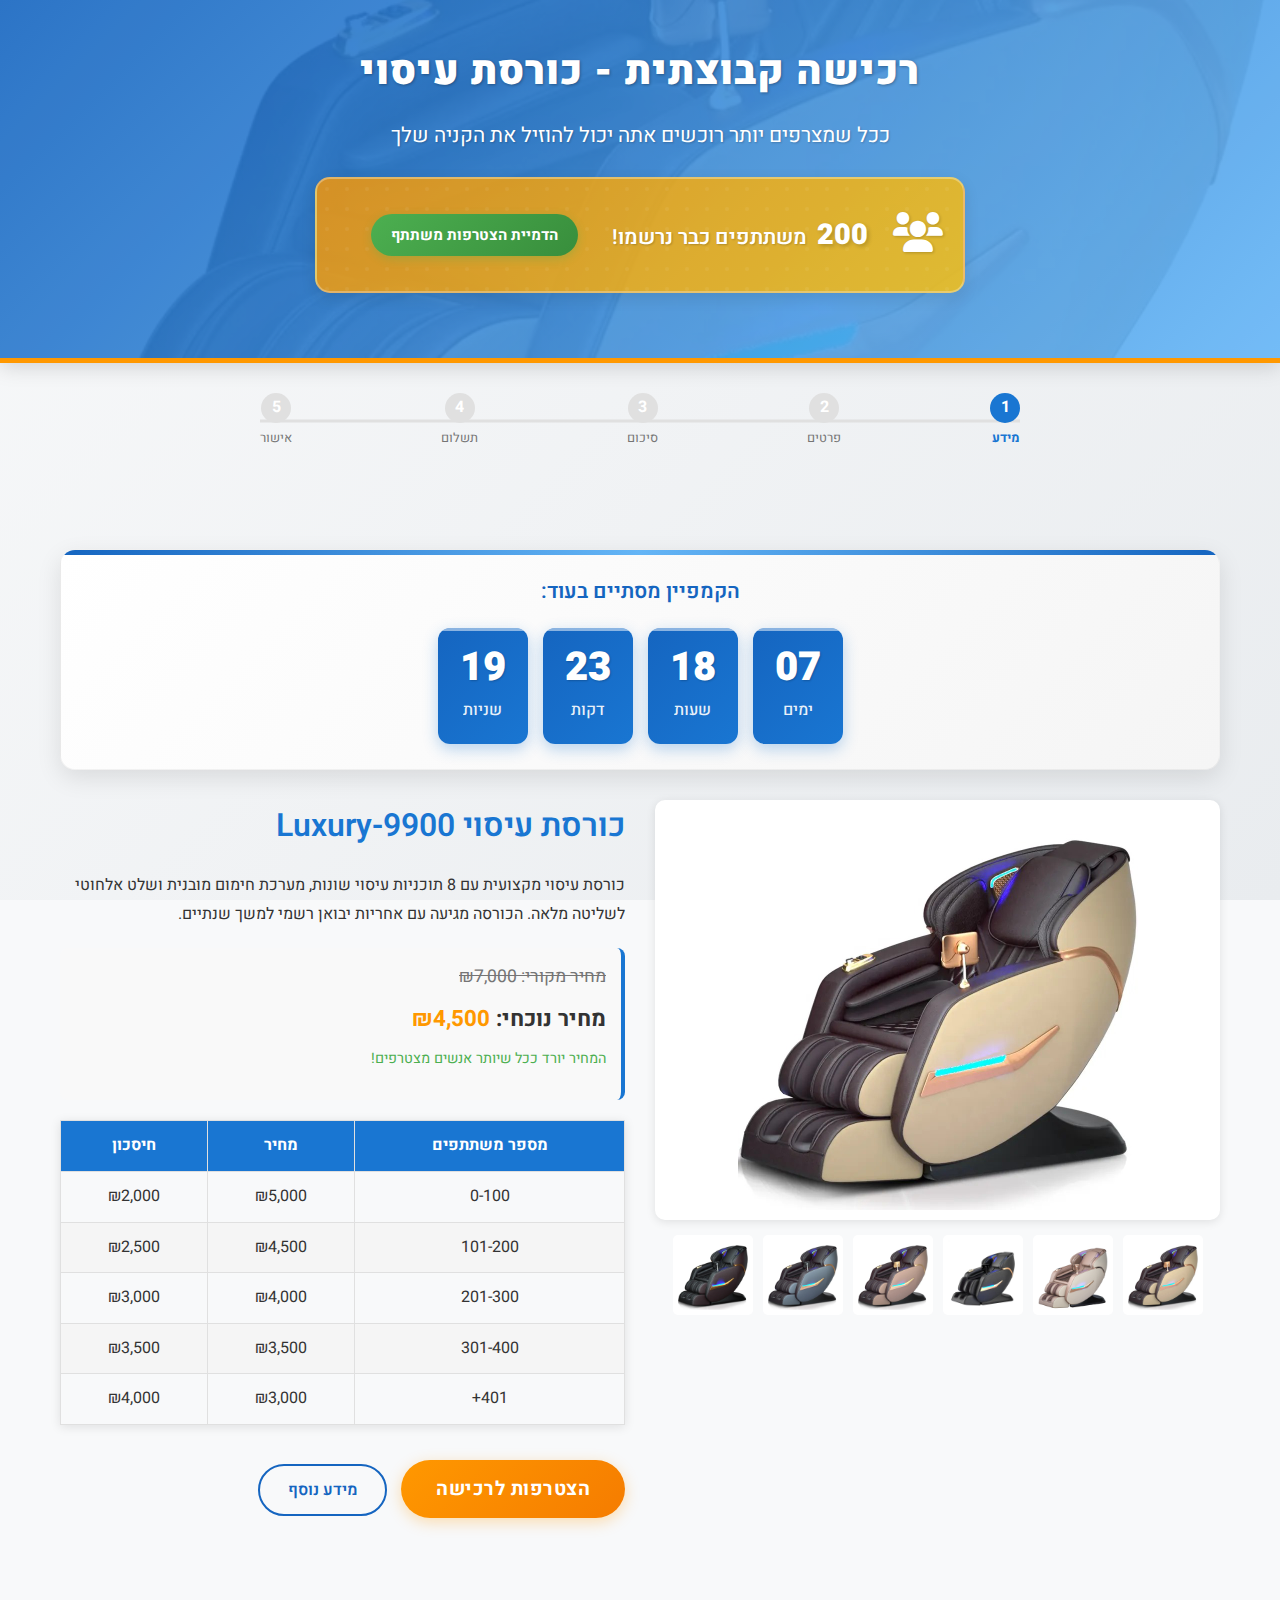
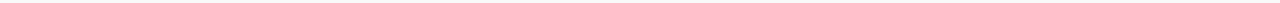
==== commit dc80ad7c: "Add files via upload" ====
--- a/index.html
+++ b/index.html
@@ -81,13 +81,15 @@
       <div class="product-info">
         <div class="product-gallery">
           <div class="main-image">
-            <img id="main-product-image" src="https://via.placeholder.com/500x300?text=כורסת+עיסוי" alt="כורסת עיסוי">
+            <img id="main-product-image" src="images/1.webp" alt="כורסת עיסוי">
           </div>
           <div class="thumbnail-images">
-            <img src="https://via.placeholder.com/100x100?text=1" alt="תמונה 1" onclick="changeMainImage(this.src)">
-            <img src="https://via.placeholder.com/100x100?text=2" alt="תמונה 2" onclick="changeMainImage(this.src)">
-            <img src="https://via.placeholder.com/100x100?text=3" alt="תמונה 3" onclick="changeMainImage(this.src)">
-            <img src="https://via.placeholder.com/100x100?text=4" alt="תמונה 4" onclick="changeMainImage(this.src)">
+            <img src="images/1.webp" alt="כורסת עיסוי - מבט קדמי" onclick="changeMainImage(this.src)">
+            <img src="images/2.webp" alt="כורסת עיסוי - מבט צד" onclick="changeMainImage(this.src)">
+            <img src="images/3.webp" alt="כורסת עיסוי - מבט אחורי" onclick="changeMainImage(this.src)">
+            <img src="images/4.webp" alt="כורסת עיסוי - פרטים" onclick="changeMainImage(this.src)">
+            <img src="images/5.webp" alt="כורסת עיסוי - שלט רחוק" onclick="changeMainImage(this.src)">
+            <img src="images/6.webp" alt="כורסת עיסוי - מצב הטיה" onclick="changeMainImage(this.src)">
           </div>
         </div>
         
@@ -249,10 +251,10 @@
       
       <div class="summary-container">
         <div class="summary-product">
-          <img src="https://via.placeholder.com/150x100?text=כורסת+עיסוי" alt="כורסת עיסוי">
+          <img src="images/1.webp" alt="כורסת עיסוי" class="summary-image">
           <div class="summary-product-details">
             <h3>כורסת עיסוי Luxury-9900</h3>
-            <p>כורסת עיסוי מקצועית עם 8 תוכניות עיסוי שונות</p>
+            <p>כורסת עיסוי מקצועית עם 8 תוכניות עיסוי שונות, מערכת חימום מובנית ושלט אלחוטי</p>
           </div>
         </div>
         
--- a/style.css
+++ b/style.css
@@ -7,10 +7,12 @@
 
 body {
   font-family: 'Heebo', sans-serif;
-  background-color: #f5f5f5;
+  background-color: #f8f9fa;
   color: #333;
   line-height: 1.6;
   direction: rtl;
+  background-image: linear-gradient(135deg, #f8f9fa 0%, #e9ecef 100%);
+  background-attachment: fixed;
 }
 
 .container {
@@ -50,21 +52,49 @@
 
 /* כותרת ראשית */
 .header {
-  background: linear-gradient(135deg, #1976D2, #64B5F6);
-  color: white;
-  padding: 30px 20px;
+  background: linear-gradient(135deg, #1565C0, #64B5F6);
+  color: white;
+  padding: 40px 20px;
   text-align: center;
-  box-shadow: 0 2px 10px rgba(0, 0, 0, 0.1);
+  box-shadow: 0 4px 20px rgba(0, 0, 0, 0.15);
+  position: relative;
+  overflow: hidden;
+  border-bottom: 5px solid #FF9800;
+}
+
+.header::before {
+  content: '';
+  position: absolute;
+  top: 0;
+  left: 0;
+  right: 0;
+  bottom: 0;
+  background-image: url('images/1.webp');
+  background-size: cover;
+  background-position: center;
+  opacity: 0.1;
+  z-index: 0;
 }
 
 .header h1 {
   color: white;
-  margin-bottom: 10px;
+  margin-bottom: 15px;
+  position: relative;
+  z-index: 1;
+  text-shadow: 1px 1px 3px rgba(0, 0, 0, 0.3);
+  font-weight: 900;
+  letter-spacing: 1px;
 }
 
 .header p {
-  font-size: 1.2rem;
-  margin-bottom: 20px;
+  font-size: 1.3rem;
+  margin-bottom: 25px;
+  position: relative;
+  z-index: 1;
+  text-shadow: 1px 1px 2px rgba(0, 0, 0, 0.2);
+  max-width: 800px;
+  margin-left: auto;
+  margin-right: auto;
 }
 
 /* מונה משתתפים */
@@ -72,28 +102,61 @@
   display: flex;
   align-items: center;
   justify-content: center;
-  background-color: rgba(255, 255, 255, 0.2);
-  border-radius: 10px;
-  padding: 15px;
-  margin: 20px auto;
-  max-width: 600px;
+  background: linear-gradient(135deg, rgba(255, 152, 0, 0.8), rgba(255, 193, 7, 0.8));
+  border-radius: 15px;
+  padding: 20px;
+  margin: 25px auto;
+  max-width: 650px;
+  box-shadow: 0 5px 15px rgba(0, 0, 0, 0.1);
+  position: relative;
+  overflow: hidden;
+  border: 2px solid rgba(255, 255, 255, 0.3);
+}
+
+.participants-counter::before {
+  content: '';
+  position: absolute;
+  top: 0;
+  left: 0;
+  right: 0;
+  bottom: 0;
+  background: url('data:image/svg+xml;utf8,<svg xmlns="http://www.w3.org/2000/svg" width="20" height="20" viewBox="0 0 20 20"><circle cx="10" cy="10" r="2" fill="white" opacity="0.2"/></svg>');
+  opacity: 0.3;
+  z-index: 0;
 }
 
 .counter-icon {
-  font-size: 2rem;
-  margin-left: 15px;
-  color: #FFD700;
+  font-size: 2.5rem;
+  margin-left: 20px;
+  color: white;
+  text-shadow: 1px 1px 3px rgba(0, 0, 0, 0.2);
+  position: relative;
+  z-index: 1;
+  animation: pulse-icon 2s infinite ease-in-out;
+}
+
+@keyframes pulse-icon {
+  0% { transform: scale(1); }
+  50% { transform: scale(1.1); }
+  100% { transform: scale(1); }
 }
 
 .counter-text {
-  font-size: 1.2rem;
-  font-weight: 500;
+  font-size: 1.3rem;
+  font-weight: 600;
+  color: white;
+  text-shadow: 1px 1px 2px rgba(0, 0, 0, 0.2);
+  position: relative;
+  z-index: 1;
 }
 
 .counter-text span {
-  font-weight: 700;
-  font-size: 1.4rem;
-  color: #FFD700;
+  font-weight: 900;
+  font-size: 1.8rem;
+  color: white;
+  display: inline-block;
+  margin: 0 5px;
+  text-shadow: 2px 2px 4px rgba(0, 0, 0, 0.2);
 }
 
 /* סרגל התקדמות */
@@ -179,11 +242,32 @@
 /* טיימר */
 .countdown-container {
   text-align: center;
-  margin: 20px 0;
-  padding: 20px;
-  background-color: white;
-  border-radius: 10px;
-  box-shadow: 0 2px 10px rgba(0, 0, 0, 0.1);
+  margin: 30px 0;
+  padding: 25px;
+  background: linear-gradient(135deg, #ffffff, #f5f5f5);
+  border-radius: 15px;
+  box-shadow: 0 8px 25px rgba(0, 0, 0, 0.1);
+  border: 1px solid rgba(0, 0, 0, 0.05);
+  position: relative;
+  overflow: hidden;
+}
+
+.countdown-container::before {
+  content: '';
+  position: absolute;
+  top: 0;
+  left: 0;
+  right: 0;
+  height: 5px;
+  background: linear-gradient(90deg, #1565C0, #64B5F6, #1565C0);
+  z-index: 1;
+}
+
+.countdown-container p {
+  font-size: 1.3rem;
+  font-weight: 600;
+  color: #1565C0;
+  margin-bottom: 20px;
 }
 
 .timer {
@@ -191,25 +275,51 @@
   justify-content: center;
   gap: 15px;
   margin-top: 15px;
+  flex-wrap: wrap;
 }
 
 .timer-item {
-  background-color: #1976D2;
-  color: white;
-  border-radius: 8px;
-  padding: 15px;
-  min-width: 80px;
+  background: linear-gradient(135deg, #1565C0, #1976D2);
+  color: white;
+  border-radius: 12px;
+  padding: 20px 15px;
+  min-width: 90px;
   text-align: center;
+  box-shadow: 0 5px 15px rgba(25, 118, 210, 0.3);
+  position: relative;
+  overflow: hidden;
+  transition: transform 0.3s ease, box-shadow 0.3s ease;
+}
+
+.timer-item:hover {
+  transform: translateY(-5px);
+  box-shadow: 0 8px 20px rgba(25, 118, 210, 0.4);
+}
+
+.timer-item::after {
+  content: '';
+  position: absolute;
+  top: 0;
+  left: 0;
+  right: 0;
+  height: 3px;
+  background: rgba(255, 255, 255, 0.5);
 }
 
 .timer-value {
-  font-size: 2rem;
-  font-weight: bold;
+  font-size: 2.5rem;
+  font-weight: 900;
+  text-shadow: 1px 1px 2px rgba(0, 0, 0, 0.2);
+  display: block;
+  line-height: 1;
 }
 
 .timer-label {
-  font-size: 0.9rem;
-  margin-top: 5px;
+  font-size: 1rem;
+  margin-top: 10px;
+  font-weight: 500;
+  opacity: 0.9;
+  display: block;
 }
 
 /* מידע על המוצר */
@@ -231,18 +341,35 @@
   border-radius: 10px;
   overflow: hidden;
   box-shadow: 0 2px 10px rgba(0, 0, 0, 0.1);
+  background-color: white;
+  padding: 10px;
+  text-align: center;
 }
 
 .main-image img {
   width: 100%;
-  height: auto;
+  max-height: 400px;
+  object-fit: contain;
   display: block;
+  margin: 0 auto;
+  transition: opacity 0.3s ease, transform 0.3s ease;
+}
+
+@keyframes pulse {
+  0% { transform: scale(1); }
+  50% { transform: scale(1.02); }
+  100% { transform: scale(1); }
+}
+
+.main-image:hover img {
+  animation: pulse 2s infinite ease-in-out;
 }
 
 .thumbnail-images {
   display: flex;
   gap: 10px;
   flex-wrap: wrap;
+  justify-content: center;
 }
 
 .thumbnail-images img {
@@ -251,11 +378,16 @@
   object-fit: cover;
   border-radius: 5px;
   cursor: pointer;
-  transition: transform 0.2s;
+  transition: all 0.2s;
+  border: 2px solid transparent;
+  background-color: white;
+  padding: 3px;
 }
 
 .thumbnail-images img:hover {
   transform: scale(1.05);
+  border-color: #1976D2;
+  box-shadow: 0 2px 8px rgba(25, 118, 210, 0.3);
 }
 
 .product-details {
@@ -327,46 +459,89 @@
 
 /* כפתורים */
 .cta {
-  background-color: #FF9800;
+  background: linear-gradient(135deg, #FF9800, #F57C00);
   color: white;
   border: none;
   border-radius: 50px;
-  padding: 12px 30px;
-  font-size: 1.1rem;
+  padding: 15px 35px;
+  font-size: 1.2rem;
   font-weight: bold;
   cursor: pointer;
-  transition: background-color 0.3s, transform 0.2s;
+  transition: all 0.3s ease;
   display: inline-block;
-  margin: 10px 0;
-  box-shadow: 0 2px 5px rgba(0, 0, 0, 0.2);
+  margin: 15px 0;
+  box-shadow: 0 4px 15px rgba(255, 152, 0, 0.3);
+  position: relative;
+  overflow: hidden;
+  text-align: center;
+  letter-spacing: 0.5px;
+}
+
+.cta::before {
+  content: '';
+  position: absolute;
+  top: 0;
+  left: 0;
+  width: 100%;
+  height: 100%;
+  background: linear-gradient(90deg, rgba(255, 255, 255, 0), rgba(255, 255, 255, 0.2), rgba(255, 255, 255, 0));
+  transform: translateX(-100%);
+  transition: transform 0.6s ease;
 }
 
 .cta:hover {
-  background-color: #F57C00;
-  transform: translateY(-2px);
+  background: linear-gradient(135deg, #F57C00, #FF9800);
+  transform: translateY(-3px);
+  box-shadow: 0 6px 20px rgba(255, 152, 0, 0.4);
+}
+
+.cta:hover::before {
+  transform: translateX(100%);
 }
 
 .cta:active {
-  transform: translateY(0);
+  transform: translateY(-1px);
+  box-shadow: 0 3px 10px rgba(255, 152, 0, 0.3);
 }
 
 .secondary-btn {
   background-color: transparent;
-  color: #1976D2;
-  border: 2px solid #1976D2;
+  color: #1565C0;
+  border: 2px solid #1565C0;
   border-radius: 50px;
-  padding: 10px 25px;
+  padding: 12px 28px;
   font-size: 1rem;
-  font-weight: 500;
+  font-weight: 600;
   cursor: pointer;
-  transition: background-color 0.3s, color 0.3s;
+  transition: all 0.3s ease;
   display: inline-block;
   margin: 10px 10px 10px 0;
+  position: relative;
+  overflow: hidden;
+  z-index: 1;
+}
+
+.secondary-btn::after {
+  content: '';
+  position: absolute;
+  top: 0;
+  left: 0;
+  width: 100%;
+  height: 100%;
+  background-color: #1565C0;
+  z-index: -1;
+  transform: scaleX(0);
+  transform-origin: right;
+  transition: transform 0.3s ease;
 }
 
 .secondary-btn:hover {
-  background-color: #1976D2;
-  color: white;
+  color: white;
+}
+
+.secondary-btn:hover::after {
+  transform: scaleX(1);
+  transform-origin: left;
 }
 
 /* טופס פרטים */
@@ -466,10 +641,20 @@
   margin-bottom: 20px;
 }
 
-.summary-product img {
-  width: 100px;
-  height: auto;
-  border-radius: 5px;
+.summary-product img.summary-image {
+  width: 150px;
+  height: 150px;
+  object-fit: contain;
+  border-radius: 8px;
+  box-shadow: 0 3px 10px rgba(0, 0, 0, 0.1);
+  padding: 10px;
+  background-color: white;
+  transition: transform 0.3s ease;
+}
+
+.summary-product img.summary-image:hover {
+  transform: scale(1.05);
+  box-shadow: 0 5px 15px rgba(0, 0, 0, 0.15);
 }
 
 .summary-user-details,
@@ -585,29 +770,57 @@
 
 /* סגנון כפתור הדמיית הצטרפות משתמש */
 .simulate-btn {
-  background-color: #4CAF50;
+  background: linear-gradient(135deg, #4CAF50, #388E3C);
   color: white;
   border: none;
-  border-radius: 4px;
-  padding: 8px 12px;
-  margin: 10px auto;
+  border-radius: 30px;
+  padding: 10px 20px;
+  margin: 15px auto;
   cursor: pointer;
-  font-size: 14px;
+  font-size: 15px;
   font-weight: bold;
-  transition: background-color 0.3s;
+  transition: all 0.3s ease;
   display: block;
   text-align: center;
   width: auto;
   max-width: 100%;
+  box-shadow: 0 3px 10px rgba(76, 175, 80, 0.3);
+  position: relative;
+  overflow: hidden;
+  z-index: 1;
+}
+
+.simulate-btn::before {
+  content: '';
+  position: absolute;
+  top: 0;
+  left: 0;
+  width: 100%;
+  height: 100%;
+  background: linear-gradient(90deg, rgba(255, 255, 255, 0), rgba(255, 255, 255, 0.2), rgba(255, 255, 255, 0));
+  transform: translateX(-100%);
+  transition: transform 0.5s ease;
+  z-index: -1;
 }
 
 .simulate-btn:hover {
-  background-color: #45a049;
+  background: linear-gradient(135deg, #388E3C, #4CAF50);
+  transform: translateY(-2px);
+  box-shadow: 0 5px 15px rgba(76, 175, 80, 0.4);
+}
+
+.simulate-btn:hover::before {
+  transform: translateX(100%);
 }
 
 .simulate-btn:active {
   background-color: #3e8e41;
-  transform: scale(0.98);
+  transform: translateY(0);
+  box-shadow: 0 2px 8px rgba(76, 175, 80, 0.3);
+}
+
+.simulate-btn i {
+  margin-left: 8px;
 }
 
 /* סגנונות למכשירים ניידים */
